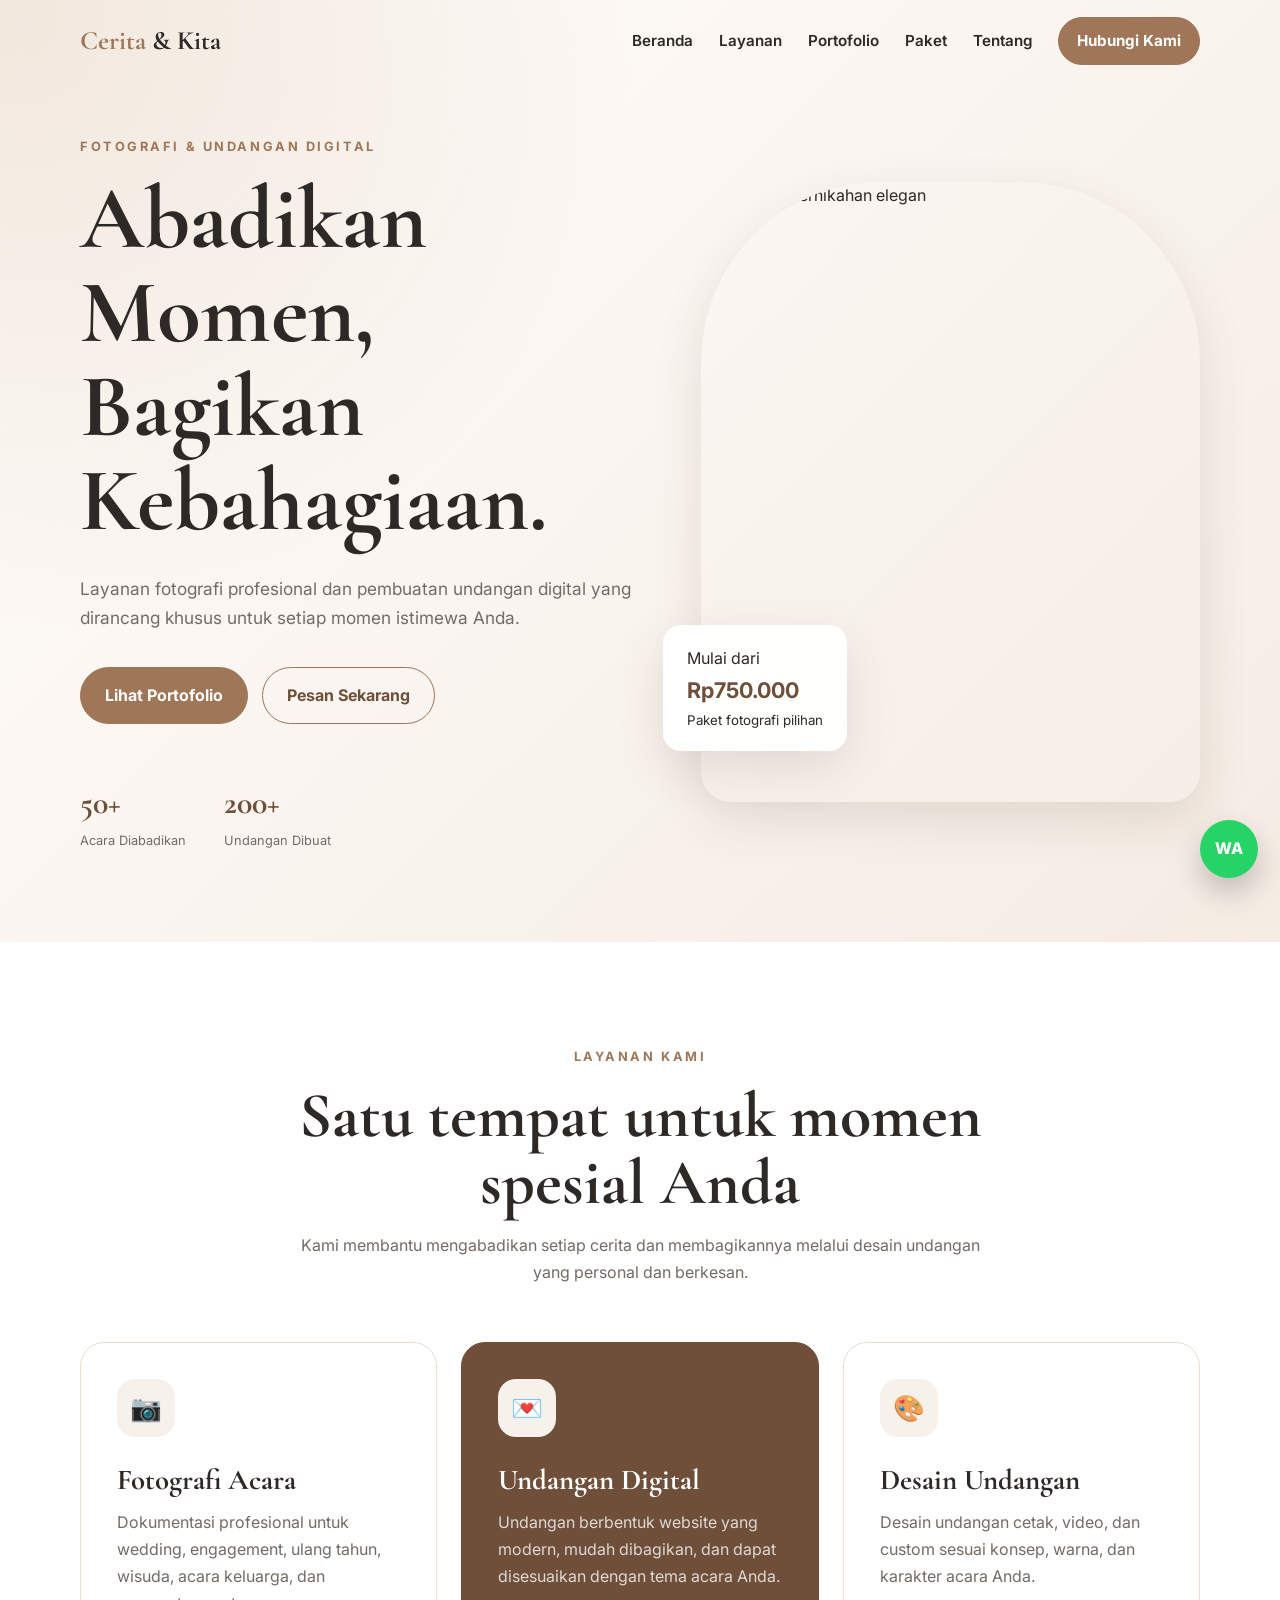
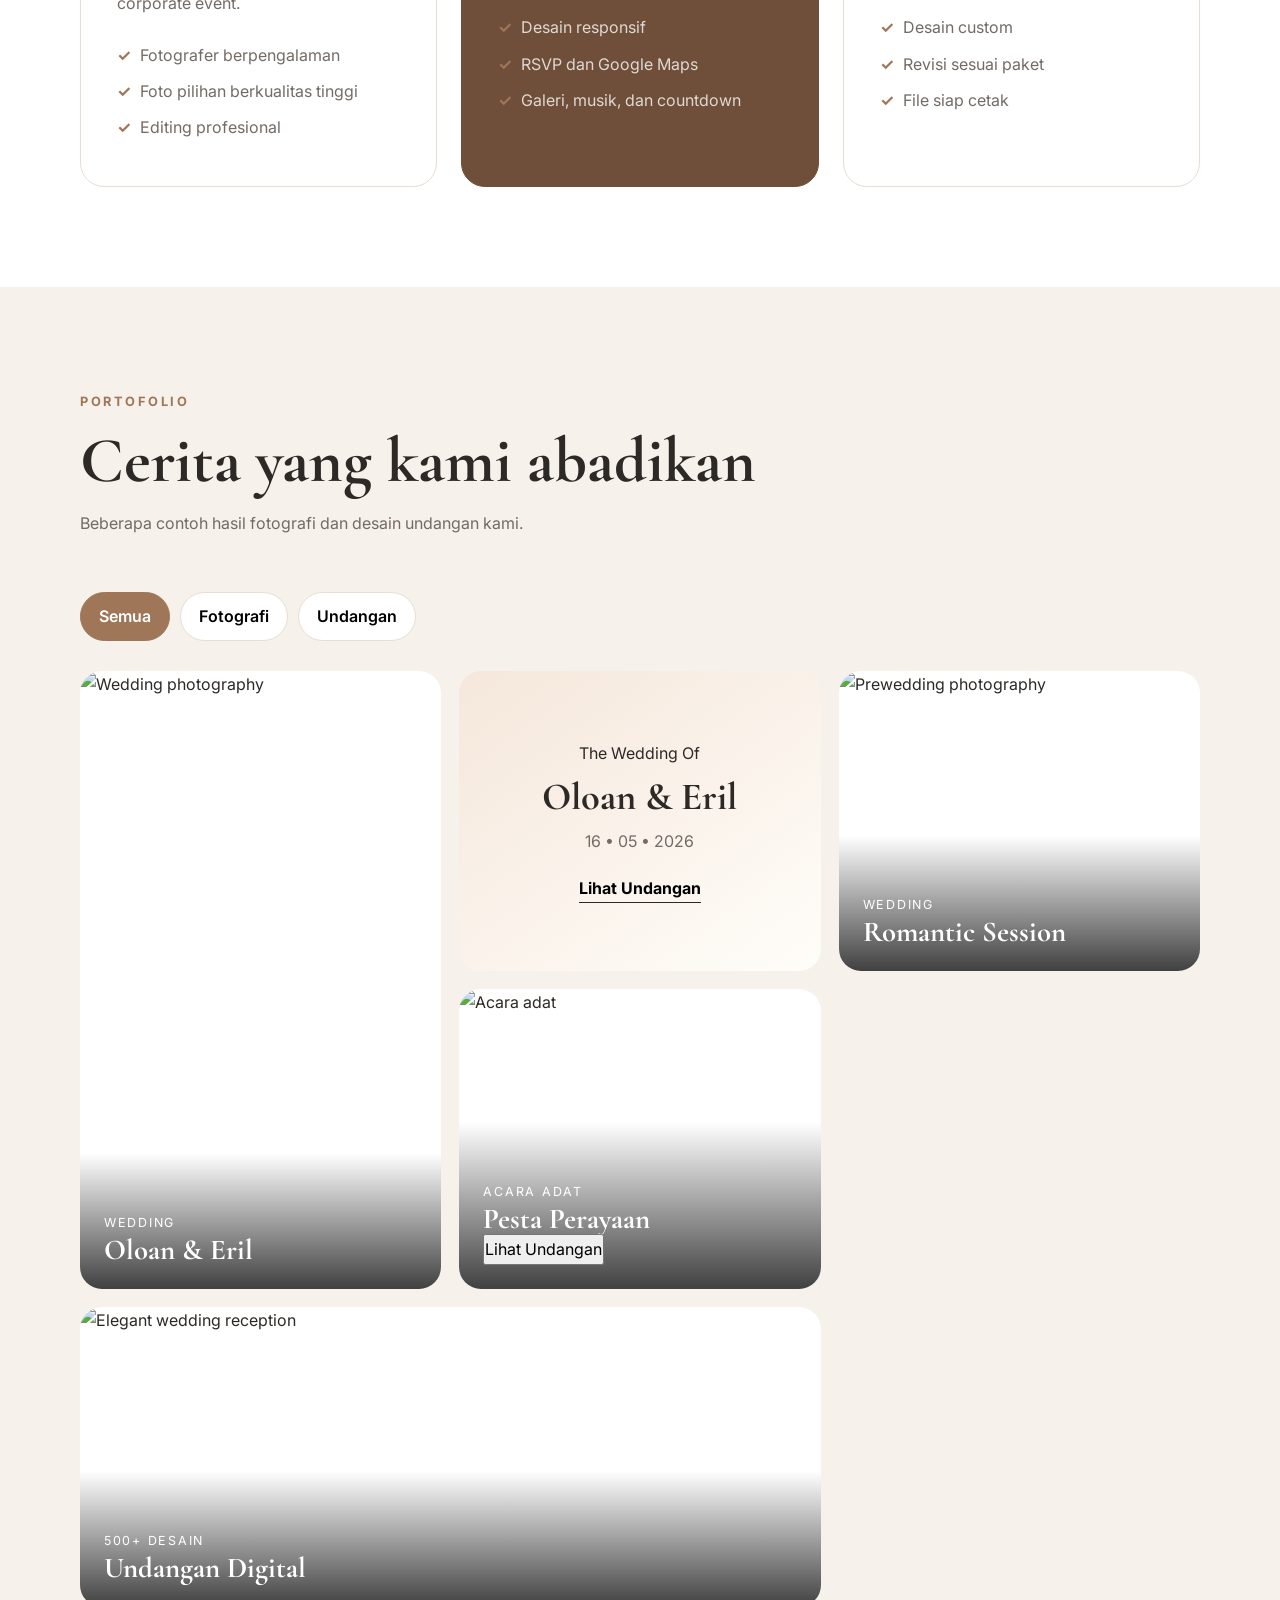
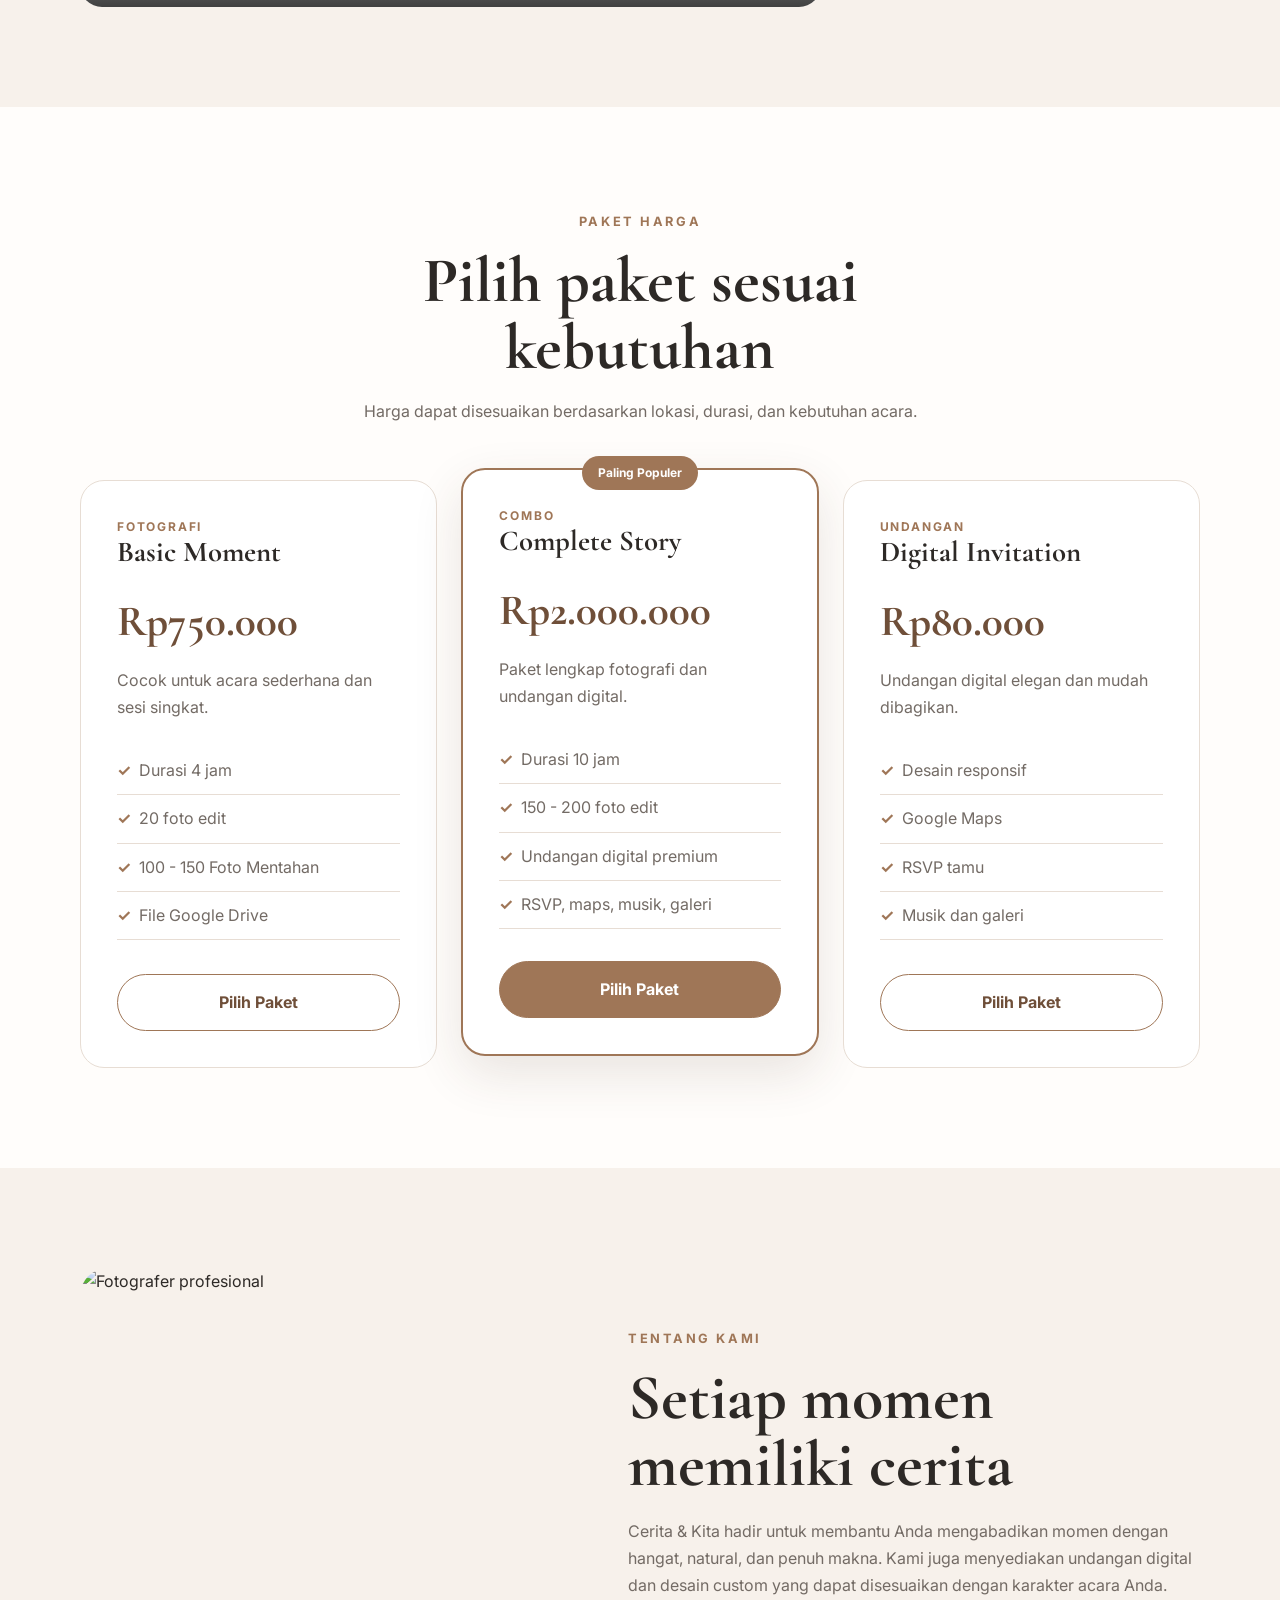
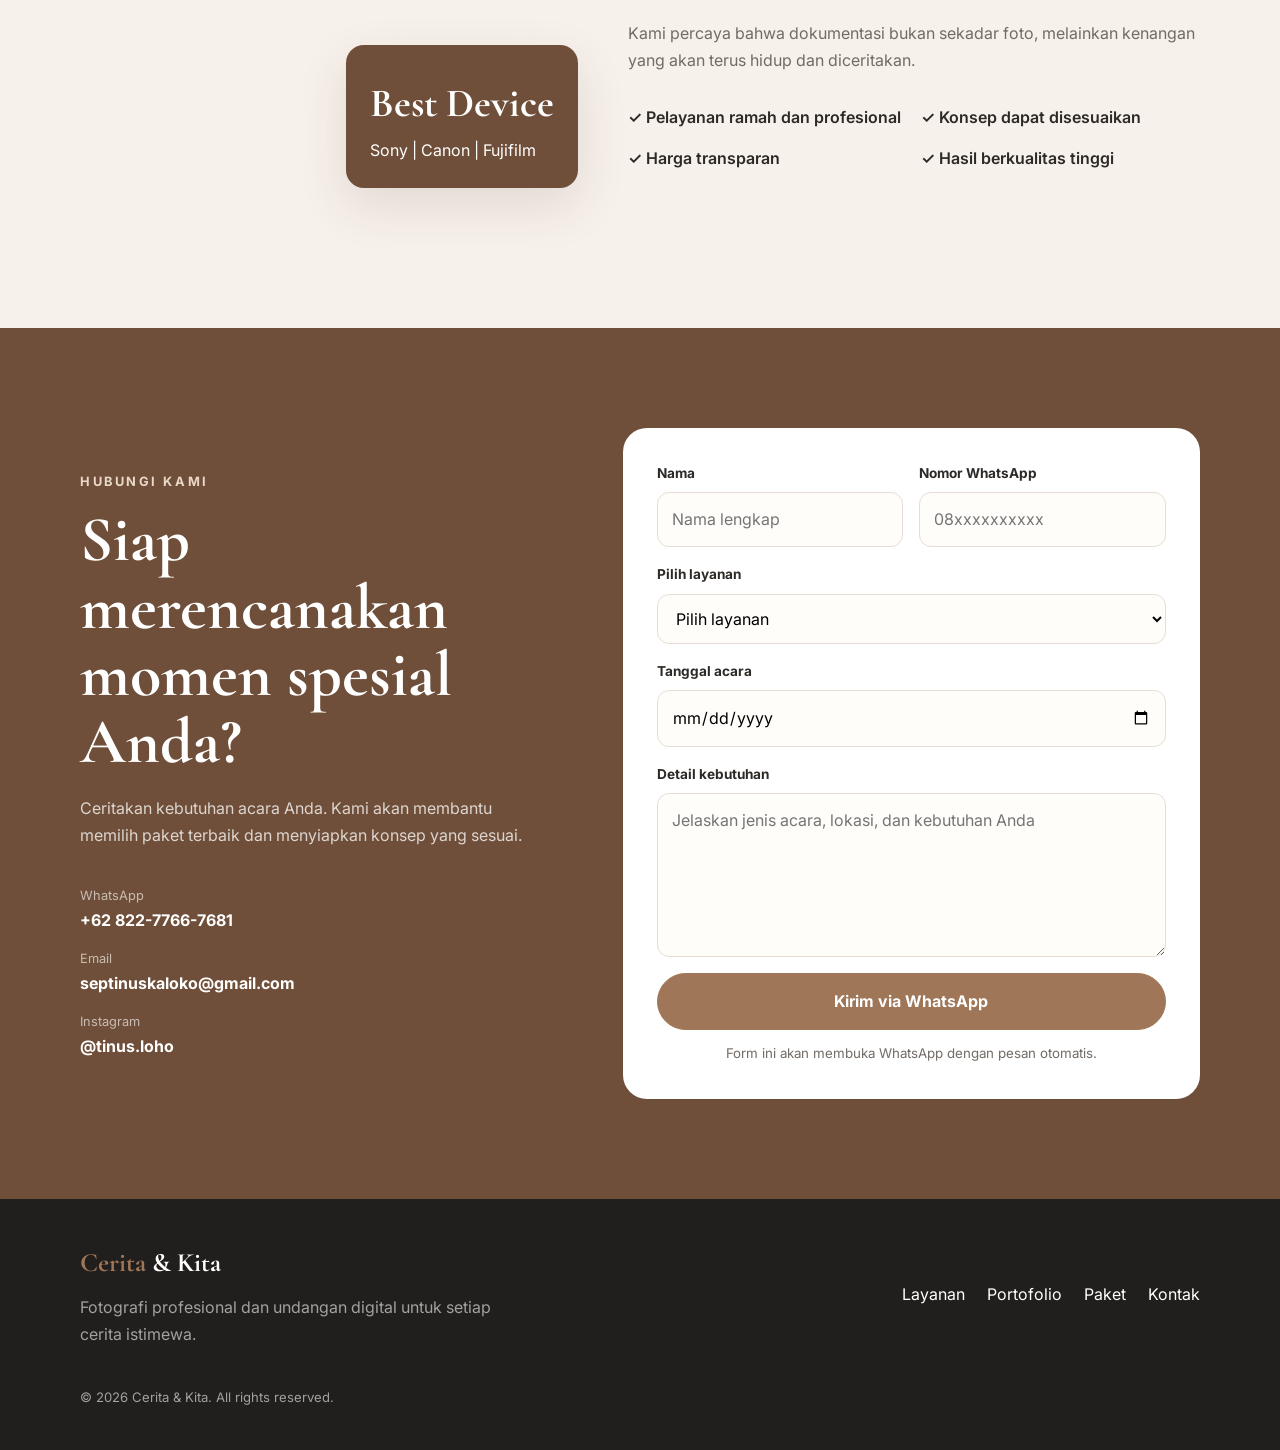
==== index.html @ 607902d7 "Add files via upload" ====
<!DOCTYPE html>
<html lang="id">
<head>
  <meta charset="UTF-8" />
  <meta name="viewport" content="width=device-width, initial-scale=1.0" />
  <meta name="description" content="Jasa fotografi profesional dan pembuatan undangan digital untuk pernikahan, ulang tahun, wisuda, dan acara spesial." />
  <title>Cerita Kita | Fotografi dan Undangan Digital</title>
  <link rel="preconnect" href="https://fonts.googleapis.com">
  <link rel="preconnect" href="https://fonts.gstatic.com" crossorigin>
  <link href="https://fonts.googleapis.com/css2?family=Cormorant+Garamond:wght@500;600;700&family=Inter:wght@400;500;600;700&display=swap" rel="stylesheet">
  <link rel="stylesheet" href="style.css" />
</head>
<body>
  <header class="header" id="home">
    <nav class="navbar container">
      <a href="#home" class="logo">
        <span>Cerita</span> & Kita
      </a>

      <button class="menu-toggle" aria-label="Buka menu" aria-expanded="false">
        <span></span>
        <span></span>
        <span></span>
      </button>

      <div class="nav-links">
        <a href="#home">Beranda</a>
        <a href="#layanan">Layanan</a>
        <a href="#portofolio">Portofolio</a>
        <a href="#paket">Paket</a>
        <a href="#tentang">Tentang</a>
        <a href="#kontak" class="btn btn-small">Hubungi Kami</a>
      </div>
    </nav>

    <section class="hero container">
      <div class="hero-content">
        <span class="eyebrow">Fotografi & Undangan Digital</span>
        <h1>Abadikan Momen, Bagikan Kebahagiaan.</h1>
        <p>
          Layanan fotografi profesional dan pembuatan undangan digital
          yang dirancang khusus untuk setiap momen istimewa Anda.
        </p>

        <div class="hero-actions">
          <a href="#portofolio" class="btn">Lihat Portofolio</a>
          <a href="#kontak" class="btn btn-outline">Pesan Sekarang</a>
        </div>

        <div class="hero-stats">
          <div>
            <strong>50+</strong>
            <span>Acara Diabadikan</span>
          </div>
          <div>
            <strong>200+</strong>
            <span>Undangan Dibuat</span>
          </div>
          <div>
            
          </div>
        </div>
      </div>

      <div class="hero-image">
        <img
          src="https://images.unsplash.com/photo-1519741497674-611481863552?auto=format&fit=crop&w=1200&q=85"
          alt="Fotografi pernikahan elegan"
        />
        <div class="floating-card">
          <span>Mulai dari</span>
          <strong>Rp750.000</strong>
          <small>Paket fotografi pilihan</small>
        </div>
      </div>
    </section>
  </header>

  <main>
    <section class="section services" id="layanan">
      <div class="container">
        <div class="section-heading">
          <span class="eyebrow">Layanan Kami</span>
          <h2>Satu tempat untuk momen spesial Anda</h2>
          <p>
            Kami membantu mengabadikan setiap cerita dan membagikannya
            melalui desain undangan yang personal dan berkesan.
          </p>
        </div>

        <div class="service-grid">
          <article class="service-card">
            <div class="service-icon">📷</div>
            <h3>Fotografi Acara</h3>
            <p>
              Dokumentasi profesional untuk wedding, engagement, ulang tahun,
              wisuda, acara keluarga, dan corporate event.
            </p>
            <ul>
              <li>Fotografer berpengalaman</li>
              <li>Foto pilihan berkualitas tinggi</li>
              <li>Editing profesional</li>
            </ul>
          </article>

          <article class="service-card featured">
            <div class="service-icon">💌</div>
            <h3>Undangan Digital</h3>
            <p>
              Undangan berbentuk website yang modern, mudah dibagikan,
              dan dapat disesuaikan dengan tema acara Anda.
            </p>
            <ul>
              <li>Desain responsif</li>
              <li>RSVP dan Google Maps</li>
              <li>Galeri, musik, dan countdown</li>
            </ul>
          </article>

          <article class="service-card">
            <div class="service-icon">🎨</div>
            <h3>Desain Undangan</h3>
            <p>
              Desain undangan cetak, video, dan custom sesuai konsep,
              warna, dan karakter acara Anda.
            </p>
            <ul>
              <li>Desain custom</li>
              <li>Revisi sesuai paket</li>
              <li>File siap cetak</li>
            </ul>
          </article>
        </div>
      </div>
    </section>

    <section class="section portfolio" id="portofolio">
      <div class="container">
        <div class="section-heading left">
          <span class="eyebrow">Portofolio</span>
          <h2>Cerita yang kami abadikan</h2>
          <p>Beberapa contoh hasil fotografi dan desain undangan kami.</p>
        </div>

        <div class="filter-buttons">
          <button class="filter-btn active" data-filter="all">Semua</button>
          <button class="filter-btn" data-filter="photo">Fotografi</button>
          <button class="filter-btn" data-filter="invitation">Undangan</button>
        </div>

        <div class="portfolio-grid">
          <article class="portfolio-item tall" data-category="photo">
            <img src="DSC02060.jpg.jpeg" alt="Wedding photography" />
            <div class="portfolio-overlay">
              <span>Wedding</span>
              <h3>Oloan & Eril</h3>
            </div>
          </article>

          <article class="portfolio-item" data-category="invitation">
            <div class="invitation-preview invitation-one">
              <span>The Wedding Of</span>
              <h3>Oloan & Eril</h3>
              <p>16 • 05 • 2026</p>
              <button>Lihat Undangan</button>
            </div>
          </article>

          <article class="portfolio-item" data-category="photo">
            <img src="b12.jpg" alt="Prewedding photography" />
            <div class="portfolio-overlay">
              <span>Wedding</span>
              <h3>Romantic Session</h3>
            </div>
          </article>

          <article class="portfolio-item" data-category="invitation">
            <img src="Musisabe_603.JPG" alt="Acara adat" />
            <div class="portfolio-overlay">
              <span>Acara Adat</span>
              <h3>Pesta Perayaan</h3>              
              <button>Lihat Undangan</button>
            </div>
          </article>

          <article class="portfolio-item wide" data-category="photo">
            <img src="Undangan digital.jpg" alt="Elegant wedding reception" />
            <div class="portfolio-overlay">
              <span>500+ desain</span>
              <h3>Undangan Digital</h3>
            </div>
          </article>
        </div>
      </div>
    </section>

    <section class="section pricing" id="paket">
      <div class="container">
        <div class="section-heading">
          <span class="eyebrow">Paket Harga</span>
          <h2>Pilih paket sesuai kebutuhan</h2>
          <p>Harga dapat disesuaikan berdasarkan lokasi, durasi, dan kebutuhan acara.</p>
        </div>

        <div class="pricing-grid">
          <article class="price-card">
            <span class="package-label">Fotografi</span>
            <h3>Basic Moment</h3>
            <div class="price">Rp750.000</div>
            <p>Cocok untuk acara sederhana dan sesi singkat.</p>
            <ul>
              <li>Durasi 4 jam</li>          
              <li>20 foto edit</li>
              <li>100 - 150 Foto Mentahan</li>
              <li>File Google Drive</li>
            </ul>
            <a href="#kontak" class="btn btn-outline full">Pilih Paket</a>
          </article>

          <article class="price-card popular">
            <div class="popular-badge">Paling Populer</div>
            <span class="package-label">Combo</span>
            <h3>Complete Story</h3>
            <div class="price">Rp2.000.000</div>
            <p>Paket lengkap fotografi dan undangan digital.</p>
            <ul>
              <li>Durasi 10 jam</li>              
              <li>150 - 200 foto edit</li>
              <li>Undangan digital premium</li>
              <li>RSVP, maps, musik, galeri</li>
            </ul>
            <a href="#kontak" class="btn full">Pilih Paket</a>
          </article>

          <article class="price-card">
            <span class="package-label">Undangan</span>
            <h3>Digital Invitation</h3>
            <div class="price">Rp80.000</div>
            <p>Undangan digital elegan dan mudah dibagikan.</p>
            <ul>
              <li>Desain responsif</li>
              <li>Google Maps</li>
              <li>RSVP tamu</li>
              <li>Musik dan galeri</li>
            </ul>            
            <a href="https://lokoinvitation.webinvit.id/tema" target="_blank" class="btn btn-outline full">Pilih Paket</a>
          </article>
        </div>
      </div>
    </section>

    <section class="section about" id="tentang">
      <div class="container about-grid">
        <div class="about-images">
          <img class="about-main" src="https://images.unsplash.com/photo-1452780212940-6f5c0d14d848?auto=format&fit=crop&w=1000&q=85" alt="Fotografer profesional" />
          <div class="experience-card">
            <strong>Best Device</strong>
            <span>Sony | Canon | Fujifilm</span>
          </div>
        </div>

        <div class="about-content">
          <span class="eyebrow">Tentang Kami</span>
          <h2>Setiap momen memiliki cerita</h2>
          <p>
            Cerita & Kita hadir untuk membantu Anda mengabadikan momen
            dengan hangat, natural, dan penuh makna. Kami juga menyediakan
            undangan digital dan desain custom yang dapat disesuaikan
            dengan karakter acara Anda.
          </p>
          <p>
            Kami percaya bahwa dokumentasi bukan sekadar foto,
            melainkan kenangan yang akan terus hidup dan diceritakan.
          </p>

          <div class="check-list">
            <span>✓ Pelayanan ramah dan profesional</span>
            <span>✓ Konsep dapat disesuaikan</span>
            <span>✓ Harga transparan</span>
            <span>✓ Hasil berkualitas tinggi</span>
          </div>
        </div>
      </div>
    </section>

    <section class="section contact" id="kontak">
      <div class="container contact-grid">
        <div class="contact-content">
          <span class="eyebrow light">Hubungi Kami</span>
          <h2>Siap merencanakan momen spesial Anda?</h2>
          <p>
            Ceritakan kebutuhan acara Anda. Kami akan membantu memilih
            paket terbaik dan menyiapkan konsep yang sesuai.
          </p>

          <div class="contact-info">
            <a href="https://wa.me/6282277667681" target="_blank">
              <span>WhatsApp</span>
              <strong>+62 822-7766-7681</strong>
            </a>
            <a href="mailto:septinuskaloko@gmail.com">
              <span>Email</span>
              <strong>septinuskaloko@gmail.com</strong>
            </a>
            <a href="https://instagram.com/" target="_blank">
              <span>Instagram</span>
              <strong>@tinus.loho</strong>
            </a>
          </div>
        </div>

        <form class="contact-form" id="contactForm">
          <div class="form-row">
            <div class="form-group">
              <label for="name">Nama</label>
              <input type="text" id="name" placeholder="Nama lengkap" required />
            </div>
            <div class="form-group">
              <label for="phone">Nomor WhatsApp</label>
              <input type="tel" id="phone" placeholder="08xxxxxxxxxx" required />
            </div>
          </div>

          <div class="form-group">
            <label for="service">Pilih layanan</label>
            <select id="service" required>
              <option value="">Pilih layanan</option>
              <option>Fotografi Wedding</option>
              <option>Fotografi Prewedding</option>
              <option>Fotografi Acara</option>
              <option>Undangan Digital</option>
              <option>Desain Undangan</option>
              <option>Paket Combo</option>
            </select>
          </div>

          <div class="form-group">
            <label for="date">Tanggal acara</label>
            <input type="date" id="date" />
          </div>

          <div class="form-group">
            <label for="message">Detail kebutuhan</label>
            <textarea id="message" rows="5" placeholder="Jelaskan jenis acara, lokasi, dan kebutuhan Anda"></textarea>
          </div>

          <button type="submit" class="btn full">Kirim via WhatsApp</button>
          <small>Form ini akan membuka WhatsApp dengan pesan otomatis.</small>
        </form>
      </div>
    </section>
  </main>

  <footer class="footer">
    <div class="container footer-grid">
      <div>
        <a href="#home" class="logo footer-logo"><span>Cerita</span> & Kita</a>
        <p>Fotografi profesional dan undangan digital untuk setiap cerita istimewa.</p>
      </div>

      <div class="footer-links">
        <a href="#layanan">Layanan</a>
        <a href="#portofolio">Portofolio</a>
        <a href="#paket">Paket</a>
        <a href="#kontak">Kontak</a>
      </div>

      <p class="copyright">© <span id="year"></span> Cerita & Kita. All rights reserved.</p>
    </div>
  </footer>

  <a
    class="whatsapp-float"
    href="https://wa.me/6282277667681"
    target="_blank"
    aria-label="Hubungi melalui WhatsApp"
  >
    WA
  </a>

  <script src="script.js"></script>
</body>
</html>
---- style.css ----
/* =========================
   LOKO
========================= */
:root {
  --primary: #9f7657;
  --primary-dark: #6f4f39;
  --accent: #d6b89d;
  --cream: #f7f1eb;
  --light: #fffdfb;
  --dark: #2d2926;
  --muted: #736b65;
  --border: #e7ddd4;
  --white: #ffffff;
  --shadow: 0 18px 50px rgba(73, 51, 35, 0.12);
  --radius: 24px;
}

* {
  box-sizing: border-box;
  margin: 0;
  padding: 0;
}

html {
  scroll-behavior: smooth;
}

body {
  font-family: "Inter", sans-serif;
  color: var(--dark);
  background: var(--light);
  line-height: 1.7;
}

img {
  max-width: 100%;
  display: block;
}

a {
  color: inherit;
  text-decoration: none;
}

button,
input,
select,
textarea {
  font: inherit;
}

button {
  cursor: pointer;
}

.container {
  width: min(1120px, calc(100% - 40px));
  margin-inline: auto;
}

.section {
  padding: 100px 0;
}

.eyebrow {
  display: inline-block;
  color: var(--primary);
  font-size: 0.8rem;
  font-weight: 700;
  letter-spacing: 0.2em;
  text-transform: uppercase;
  margin-bottom: 14px;
}

.eyebrow.light {
  color: #ead9c9;
}

h1,
h2,
h3 {
  font-family: "Cormorant Garamond", serif;
  line-height: 1.05;
}

h1 {
  font-size: clamp(3rem, 7vw, 5.8rem);
}

h2 {
  font-size: clamp(2.4rem, 5vw, 4rem);
}

h3 {
  font-size: 1.8rem;
}

p {
  color: var(--muted);
}

.btn {
  display: inline-flex;
  align-items: center;
  justify-content: center;
  border: 1px solid var(--primary);
  background: var(--primary);
  color: var(--white);
  padding: 14px 24px;
  border-radius: 999px;
  font-weight: 700;
  transition: 0.25s ease;
}

.btn:hover {
  transform: translateY(-2px);
  background: var(--primary-dark);
  border-color: var(--primary-dark);
}

.btn-outline {
  background: transparent;
  color: var(--primary-dark);
}

.btn-outline:hover {
  color: var(--white);
}

.btn-small {
  padding: 10px 18px;
}

.full {
  width: 100%;
}

/* =========================
   HEADER & NAVIGATION
========================= */
.header {
  min-height: 100vh;
  background:
    radial-gradient(circle at top left, rgba(214, 184, 157, 0.32), transparent 40%),
    linear-gradient(135deg, #fffdfb, #f5ece4);
}

.navbar {
  height: 82px;
  display: flex;
  align-items: center;
  justify-content: space-between;
}

.logo {
  font-family: "Cormorant Garamond", serif;
  font-size: 1.65rem;
  font-weight: 700;
}

.logo span {
  color: var(--primary);
}

.nav-links {
  display: flex;
  align-items: center;
  gap: 26px;
  font-size: 0.95rem;
  font-weight: 600;
}

.nav-links a:not(.btn):hover {
  color: var(--primary);
}

.menu-toggle {
  display: none;
  background: none;
  border: 0;
}

.menu-toggle span {
  display: block;
  width: 26px;
  height: 2px;
  margin: 6px 0;
  background: var(--dark);
}

/* =========================
   HERO
========================= */
.hero {
  min-height: calc(100vh - 82px);
  display: grid;
  grid-template-columns: 1.05fr 0.95fr;
  gap: 70px;
  align-items: center;
  padding: 50px 0 90px;
}

.hero-content > p {
  max-width: 620px;
  font-size: 1.08rem;
  margin: 26px 0 34px;
}

.hero-actions {
  display: flex;
  gap: 14px;
  flex-wrap: wrap;
}

.hero-stats {
  display: flex;
  gap: 38px;
  margin-top: 52px;
  flex-wrap: wrap;
}

.hero-stats div {
  display: flex;
  flex-direction: column;
}

.hero-stats strong {
  font-family: "Cormorant Garamond", serif;
  font-size: 2rem;
  color: var(--primary-dark);
}

.hero-stats span {
  font-size: 0.8rem;
  color: var(--muted);
}

.hero-image {
  position: relative;
}

.hero-image img {
  width: 100%;
  height: 620px;
  object-fit: cover;
  border-radius: 180px 180px 30px 30px;
  box-shadow: var(--shadow);
}

.floating-card {
  position: absolute;
  left: -38px;
  bottom: 50px;
  background: rgba(255, 255, 255, 0.94);
  backdrop-filter: blur(12px);
  padding: 20px 24px;
  border-radius: 18px;
  box-shadow: var(--shadow);
  display: flex;
  flex-direction: column;
}

.floating-card strong {
  font-size: 1.35rem;
  color: var(--primary-dark);
}

/* =========================
   SECTION HEADING
========================= */
.section-heading {
  max-width: 700px;
  text-align: center;
  margin: 0 auto 55px;
}

.section-heading.left {
  text-align: left;
  margin-inline: 0;
}

.section-heading p {
  margin-top: 16px;
}

/* =========================
   SERVICES
========================= */
.services {
  background: var(--white);
}

.service-grid {
  display: grid;
  grid-template-columns: repeat(3, 1fr);
  gap: 24px;
}

.service-card {
  padding: 36px;
  border: 1px solid var(--border);
  border-radius: var(--radius);
  background: var(--white);
  transition: 0.25s ease;
}

.service-card:hover {
  transform: translateY(-8px);
  box-shadow: var(--shadow);
}

.service-card.featured {
  background: var(--primary-dark);
  color: var(--white);
  border-color: var(--primary-dark);
}

.service-card.featured p,
.service-card.featured li {
  color: rgba(255,255,255,0.78);
}

.service-icon {
  width: 58px;
  height: 58px;
  display: grid;
  place-items: center;
  background: var(--cream);
  border-radius: 18px;
  font-size: 1.6rem;
  margin-bottom: 28px;
}

.service-card h3 {
  margin-bottom: 14px;
}

.service-card ul {
  list-style: none;
  margin-top: 24px;
}

.service-card li {
  color: var(--muted);
  margin: 9px 0;
}

.service-card li::before {
  content: "✓";
  color: var(--primary);
  font-weight: 700;
  margin-right: 9px;
}

/* =========================
   PORTFOLIO
========================= */
.portfolio {
  background: var(--cream);
}

.filter-buttons {
  display: flex;
  gap: 10px;
  margin-bottom: 30px;
  flex-wrap: wrap;
}

.filter-btn {
  border: 1px solid var(--border);
  background: var(--white);
  padding: 10px 18px;
  border-radius: 999px;
  font-weight: 600;
}

.filter-btn.active,
.filter-btn:hover {
  background: var(--primary);
  color: var(--white);
  border-color: var(--primary);
}

.portfolio-grid {
  display: grid;
  grid-template-columns: repeat(3, 1fr);
  grid-auto-rows: 300px;
  gap: 18px;
}

.portfolio-item {
  position: relative;
  overflow: hidden;
  border-radius: 22px;
  background: var(--white);
}

.portfolio-item.tall {
  grid-row: span 2;
}

.portfolio-item.wide {
  grid-column: span 2;
}

.portfolio-item img {
  width: 100%;
  height: 100%;
  object-fit: cover;
  transition: 0.4s ease;
}

.portfolio-item:hover img {
  transform: scale(1.05);
}

.portfolio-overlay {
  position: absolute;
  inset: auto 0 0 0;
  padding: 55px 24px 24px;
  color: var(--white);
  background: linear-gradient(transparent, rgba(0,0,0,0.75));
}

.portfolio-overlay span {
  font-size: 0.78rem;
  text-transform: uppercase;
  letter-spacing: 0.14em;
}

.invitation-preview {
  width: 100%;
  height: 100%;
  padding: 28px;
  display: flex;
  align-items: center;
  justify-content: center;
  flex-direction: column;
  text-align: center;
}

.invitation-one {
  background: linear-gradient(145deg, #f5e7db, #fffdf9);
}

.invitation-two {
  background: linear-gradient(145deg, #d7d1ef, #fff);
}

.invitation-preview h3 {
  font-size: 2.4rem;
  margin: 10px 0;
}

.invitation-preview button {
  margin-top: 20px;
  border: 0;
  border-bottom: 1px solid var(--dark);
  background: transparent;
  font-weight: 700;
}

/* =========================
   PRICING
========================= */
.pricing-grid {
  display: grid;
  grid-template-columns: repeat(3, 1fr);
  gap: 24px;
  align-items: stretch;
}

.price-card {
  position: relative;
  padding: 36px;
  border: 1px solid var(--border);
  border-radius: var(--radius);
  background: var(--white);
  display: flex;
  flex-direction: column;
}

.price-card.popular {
  border: 2px solid var(--primary);
  transform: translateY(-12px);
  box-shadow: var(--shadow);
}

.popular-badge {
  position: absolute;
  top: -14px;
  left: 50%;
  transform: translateX(-50%);
  background: var(--primary);
  color: var(--white);
  border-radius: 999px;
  padding: 7px 16px;
  font-size: 0.75rem;
  font-weight: 700;
}

.package-label {
  font-size: 0.75rem;
  color: var(--primary);
  font-weight: 700;
  text-transform: uppercase;
  letter-spacing: 0.15em;
}

.price {
  font-family: "Cormorant Garamond", serif;
  font-size: 2.7rem;
  font-weight: 700;
  color: var(--primary-dark);
  margin: 18px 0 8px;
}

.price-card ul {
  list-style: none;
  margin: 26px 0 32px;
  flex-grow: 1;
}

.price-card li {
  padding: 10px 0;
  border-bottom: 1px solid var(--border);
  color: var(--muted);
}

.price-card li::before {
  content: "✓";
  color: var(--primary);
  margin-right: 8px;
  font-weight: 700;
}

/* =========================
   ABOUT
========================= */
.about {
  background: var(--cream);
}

.about-grid {
  display: grid;
  grid-template-columns: 0.9fr 1.1fr;
  align-items: center;
  gap: 80px;
}

.about-images {
  position: relative;
}

.about-main {
  width: 100%;
  height: 560px;
  object-fit: cover;
  border-radius: 28px;
}

.experience-card {
  position: absolute;
  right: -30px;
  bottom: 40px;
  background: var(--primary-dark);
  color: var(--white);
  padding: 24px;
  border-radius: 18px;
  display: flex;
  flex-direction: column;
  box-shadow: var(--shadow);
}

.experience-card strong {
  font-family: "Cormorant Garamond", serif;
  font-size: 2.5rem;
}

.about-content p {
  margin-top: 20px;
}

.check-list {
  display: grid;
  grid-template-columns: repeat(2, 1fr);
  gap: 14px;
  margin-top: 30px;
  font-weight: 600;
}

/* =========================
   CONTACT
========================= */
.contact {
  background: var(--primary-dark);
}

.contact-grid {
  display: grid;
  grid-template-columns: 0.9fr 1.1fr;
  gap: 70px;
  align-items: center;
}

.contact-content h2,
.contact-content p {
  color: var(--white);
}

.contact-content p {
  color: rgba(255,255,255,0.76);
  margin-top: 20px;
}

.contact-info {
  display: grid;
  gap: 14px;
  margin-top: 36px;
}

.contact-info a {
  display: flex;
  flex-direction: column;
  color: var(--white);
}

.contact-info span {
  color: rgba(255,255,255,0.62);
  font-size: 0.8rem;
}

.contact-form {
  background: var(--white);
  padding: 34px;
  border-radius: var(--radius);
}

.form-row {
  display: grid;
  grid-template-columns: 1fr 1fr;
  gap: 16px;
}

.form-group {
  display: flex;
  flex-direction: column;
  margin-bottom: 16px;
}

.form-group label {
  font-size: 0.85rem;
  font-weight: 700;
  margin-bottom: 7px;
}

.form-group input,
.form-group select,
.form-group textarea {
  width: 100%;
  border: 1px solid var(--border);
  background: #fffdfa;
  padding: 13px 14px;
  border-radius: 12px;
  outline: none;
}

.form-group input:focus,
.form-group select:focus,
.form-group textarea:focus {
  border-color: var(--primary);
}

.contact-form small {
  display: block;
  text-align: center;
  margin-top: 12px;
  color: var(--muted);
}

/* =========================
   FOOTER
========================= */
.footer {
  padding: 42px 0;
  background: #211f1d;
  color: var(--white);
}

.footer-grid {
  display: grid;
  grid-template-columns: 1fr auto;
  gap: 30px;
  align-items: center;
}

.footer p {
  color: rgba(255,255,255,0.58);
  max-width: 430px;
  margin-top: 8px;
}

.footer-links {
  display: flex;
  gap: 22px;
}

.copyright {
  grid-column: 1 / -1;
  font-size: 0.82rem;
}

.whatsapp-float {
  position: fixed;
  right: 22px;
  bottom: 22px;
  width: 58px;
  height: 58px;
  border-radius: 50%;
  display: grid;
  place-items: center;
  background: #25d366;
  color: var(--white);
  font-weight: 800;
  box-shadow: 0 14px 30px rgba(0,0,0,0.22);
  z-index: 20;
}

/* =========================
   RESPONSIVE
========================= */
@media (max-width: 900px) {
  .menu-toggle {
    display: block;
    z-index: 30;
  }

  .nav-links {
    position: fixed;
    inset: 0 0 0 25%;
    background: rgba(255, 253, 251, 0.98);
    flex-direction: column;
    align-items: flex-start;
    justify-content: center;
    padding: 40px;
    transform: translateX(100%);
    transition: 0.3s ease;
    z-index: 25;
  }

  .nav-links.open {
    transform: translateX(0);
  }

  .hero,
  .about-grid,
  .contact-grid {
    grid-template-columns: 1fr;
  }

  .hero {
    padding-top: 40px;
  }

  .hero-image img {
    height: 520px;
  }

  .service-grid,
  .pricing-grid {
    grid-template-columns: 1fr;
  }

  .price-card.popular {
    transform: none;
  }

  .portfolio-grid {
    grid-template-columns: repeat(2, 1fr);
  }

  .portfolio-item.wide {
    grid-column: span 1;
  }

  .about-grid {
    gap: 50px;
  }
}

@media (max-width: 620px) {
  .section {
    padding: 74px 0;
  }

  .container {
    width: min(100% - 28px, 1120px);
  }

  .hero-stats {
    gap: 22px;
  }

  .hero-image img {
    height: 430px;
    border-radius: 120px 120px 24px 24px;
  }

  .floating-card {
    left: 10px;
    bottom: 20px;
  }

  .portfolio-grid {
    grid-template-columns: 1fr;
    grid-auto-rows: 340px;
  }

  .portfolio-item.tall {
    grid-row: span 1;
  }

  .form-row,
  .check-list,
  .footer-grid {
    grid-template-columns: 1fr;
  }

  .contact-form,
  .service-card,
  .price-card {
    padding: 26px;
  }

  .footer-links {
    flex-wrap: wrap;
  }

  .experience-card {
    right: 12px;
  }
}
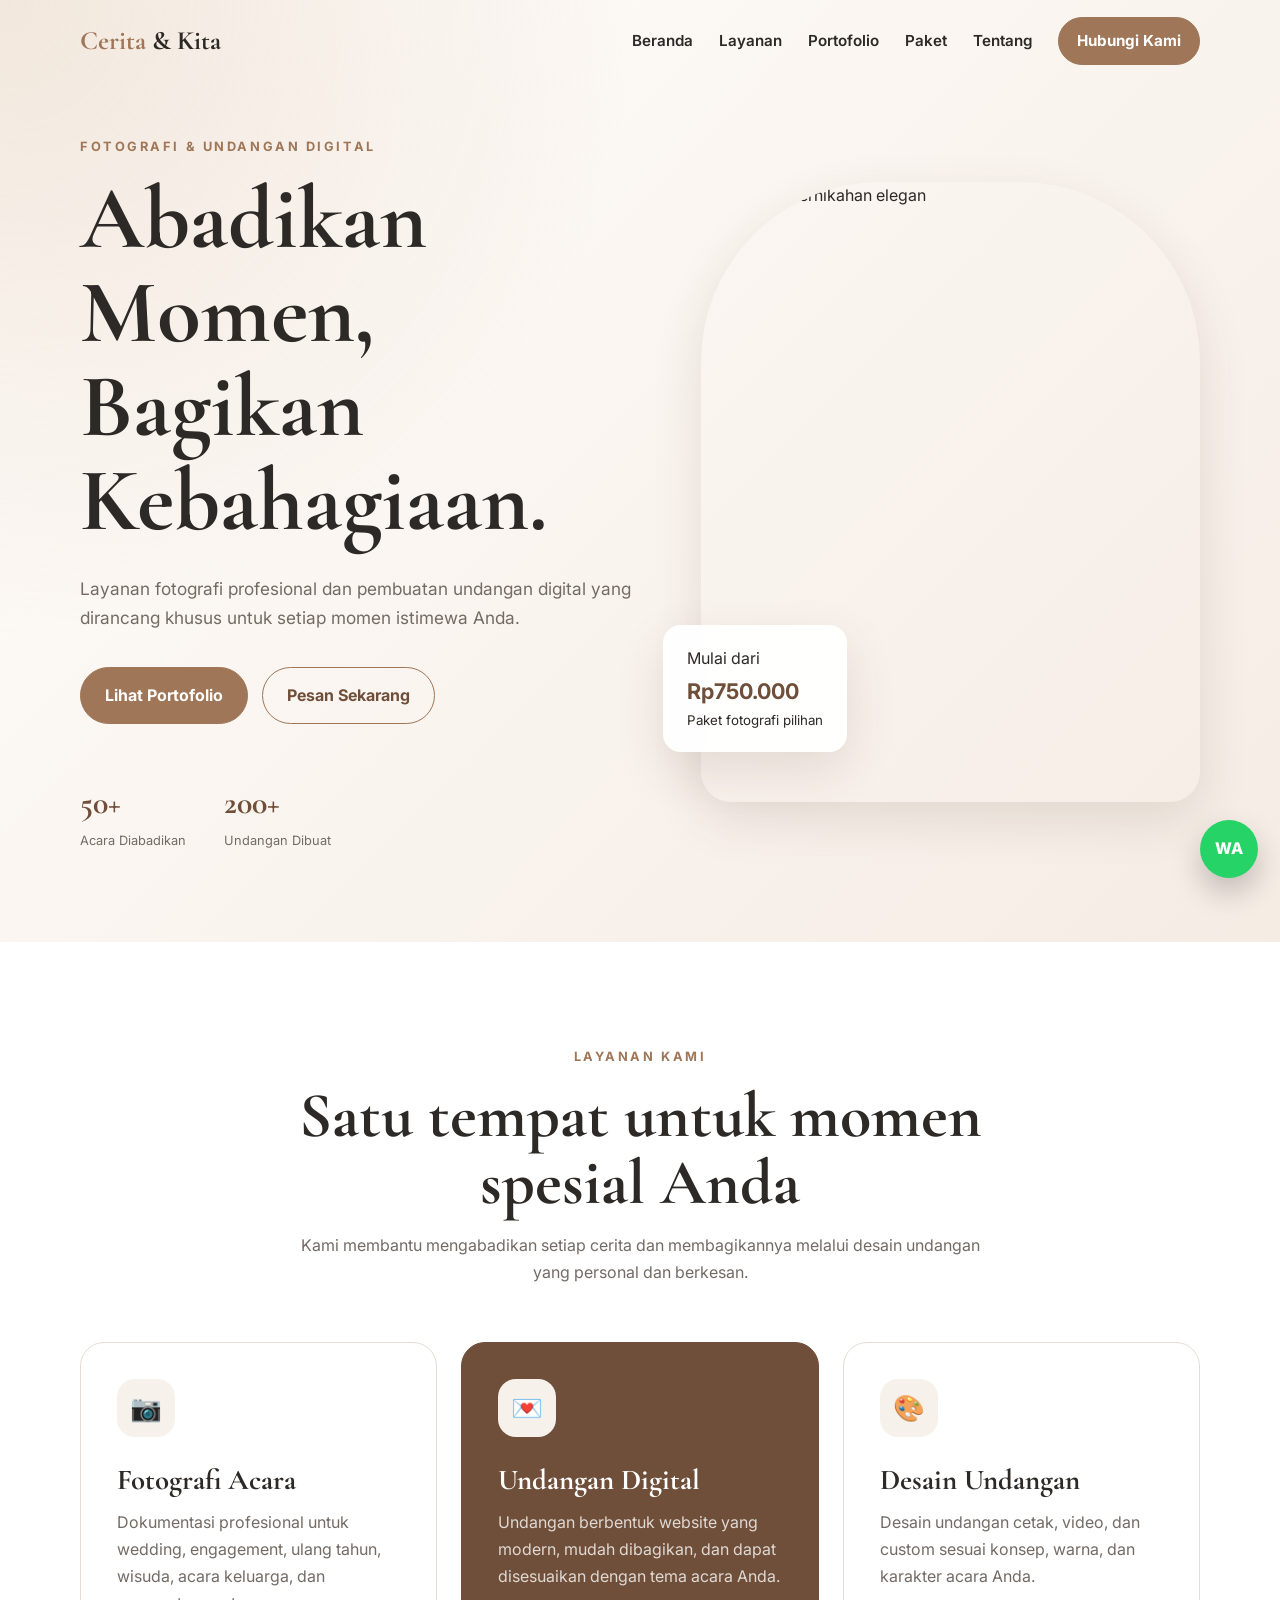
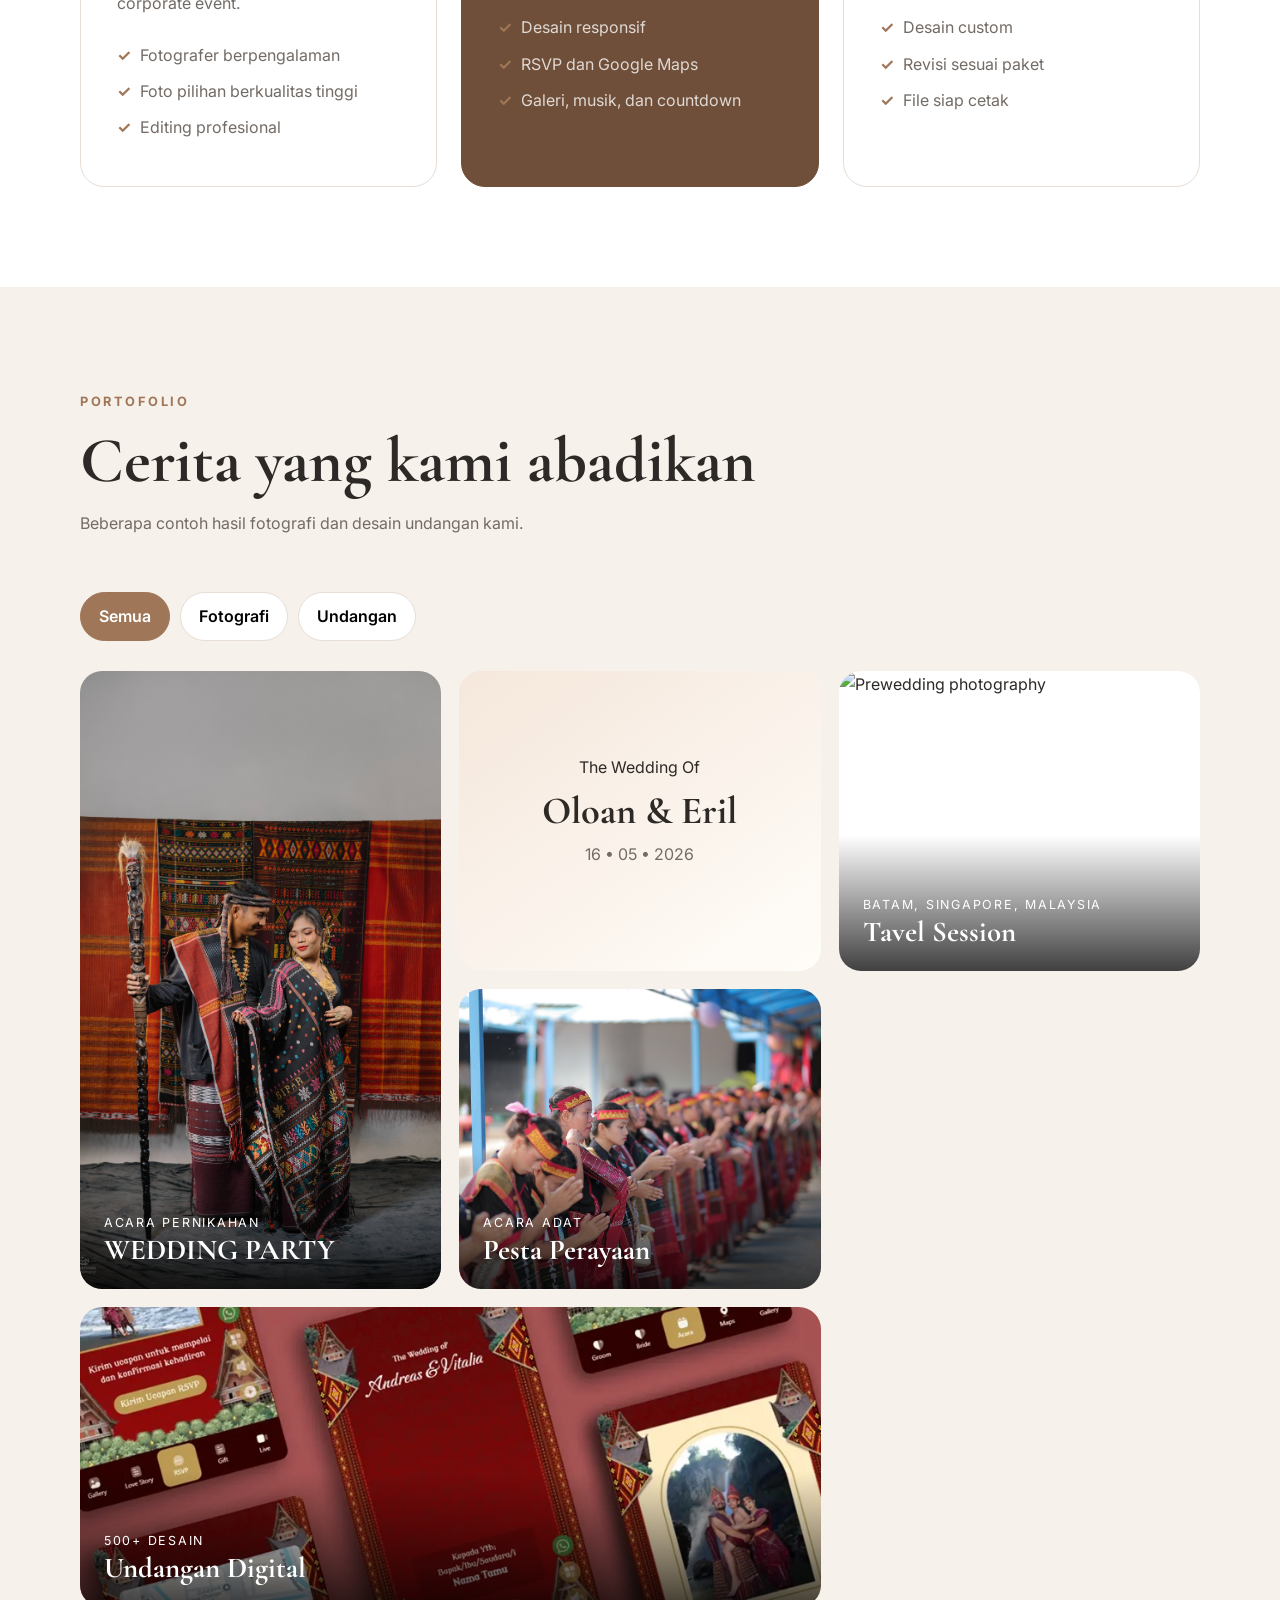
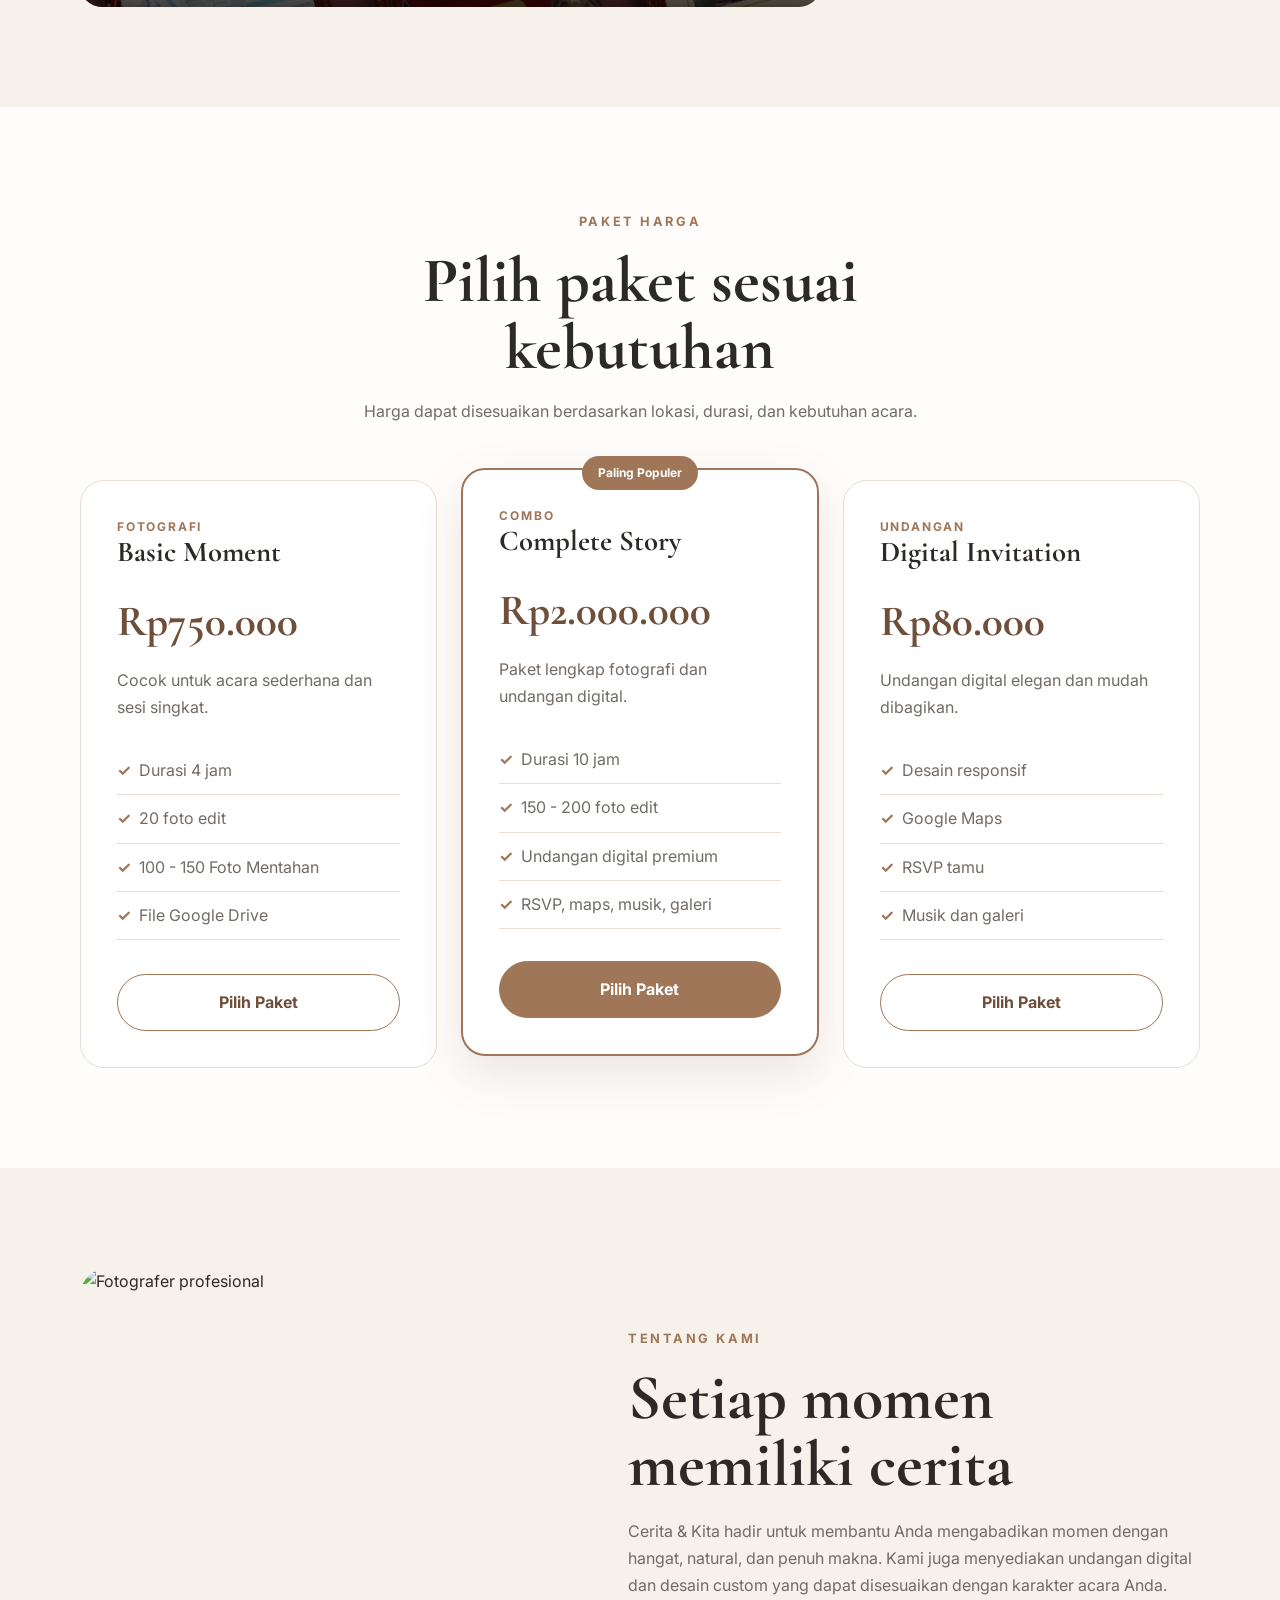
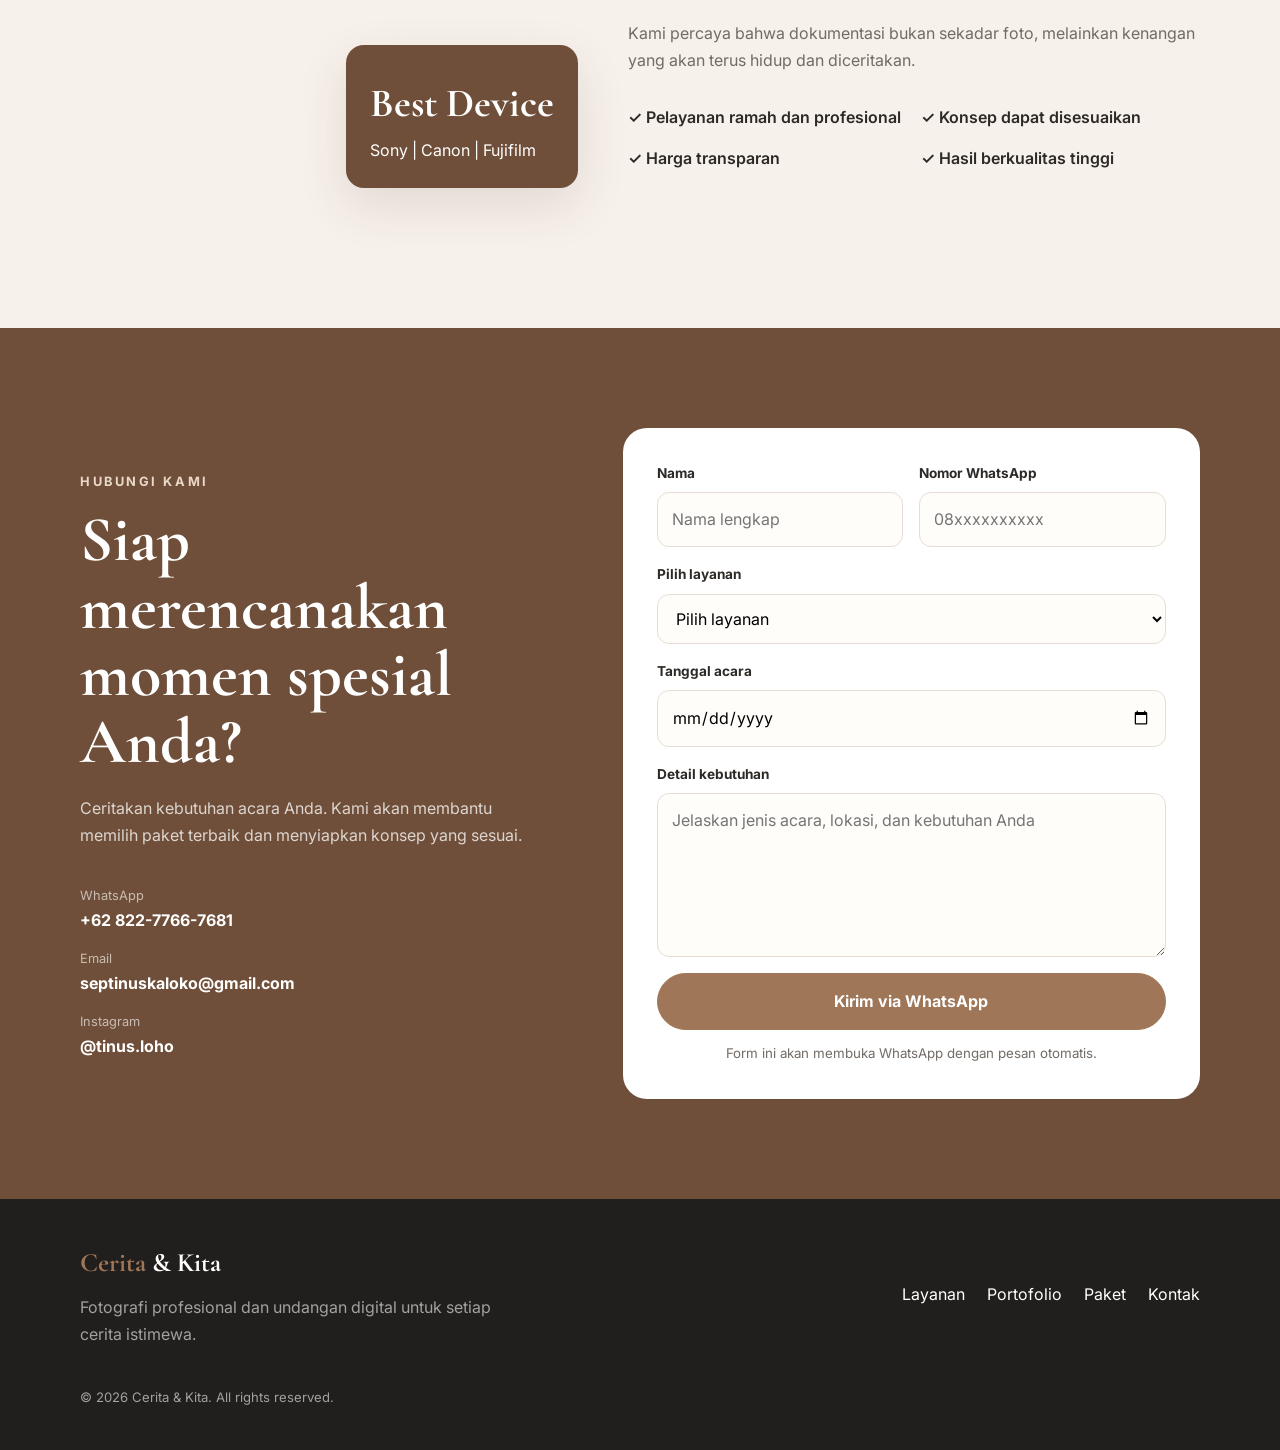
==== commit 5358ef99: "Add files via upload" ====
--- a/index.html
+++ b/index.html
@@ -152,8 +152,8 @@
           <article class="portfolio-item tall" data-category="photo">
             <img src="DSC02060.jpg.jpeg" alt="Wedding photography" />
             <div class="portfolio-overlay">
-              <span>Wedding</span>
-              <h3>Oloan & Eril</h3>
+              <span>Acara Pernikahan</span>
+              <h3>WEDDING PARTY</h3>
             </div>
           </article>
 
@@ -162,15 +162,15 @@
               <span>The Wedding Of</span>
               <h3>Oloan & Eril</h3>
               <p>16 • 05 • 2026</p>
-              <button>Lihat Undangan</button>
+              <button></button>
             </div>
           </article>
 
           <article class="portfolio-item" data-category="photo">
-            <img src="b12.jpg" alt="Prewedding photography" />
+            <img src="liburan.jpg" alt="Prewedding photography" />
             <div class="portfolio-overlay">
-              <span>Wedding</span>
-              <h3>Romantic Session</h3>
+              <span>Batam, Singapore, Malaysia</span>
+              <h3>Tavel Session</h3>
             </div>
           </article>
 
@@ -179,7 +179,7 @@
             <div class="portfolio-overlay">
               <span>Acara Adat</span>
               <h3>Pesta Perayaan</h3>              
-              <button>Lihat Undangan</button>
+              
             </div>
           </article>
 
@@ -187,7 +187,9 @@
             <img src="Undangan digital.jpg" alt="Elegant wedding reception" />
             <div class="portfolio-overlay">
               <span>500+ desain</span>
-              <h3>Undangan Digital</h3>
+              <a href="https://lokoinvitation.webinvit.id/tema" target="_blank">
+                <h3>Undangan Digital</h3>
+              </a>
             </div>
           </article>
         </div>
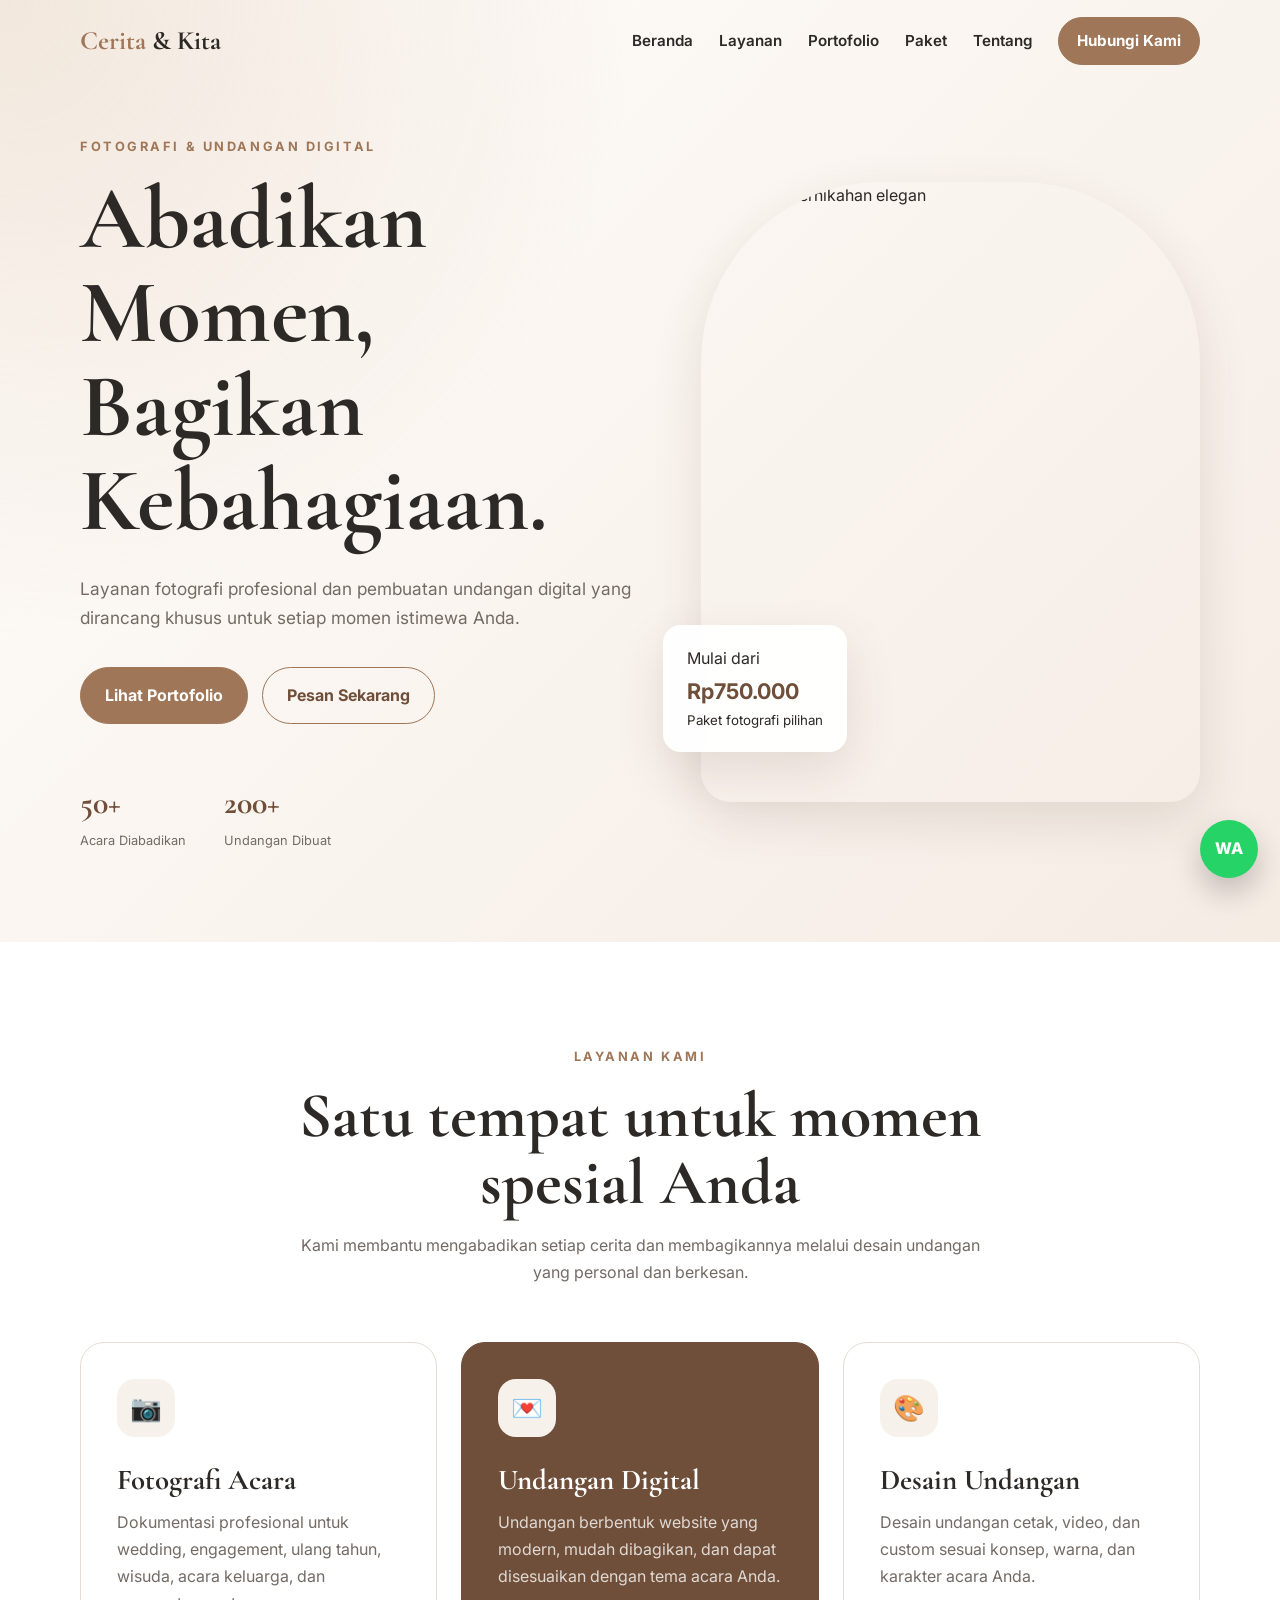
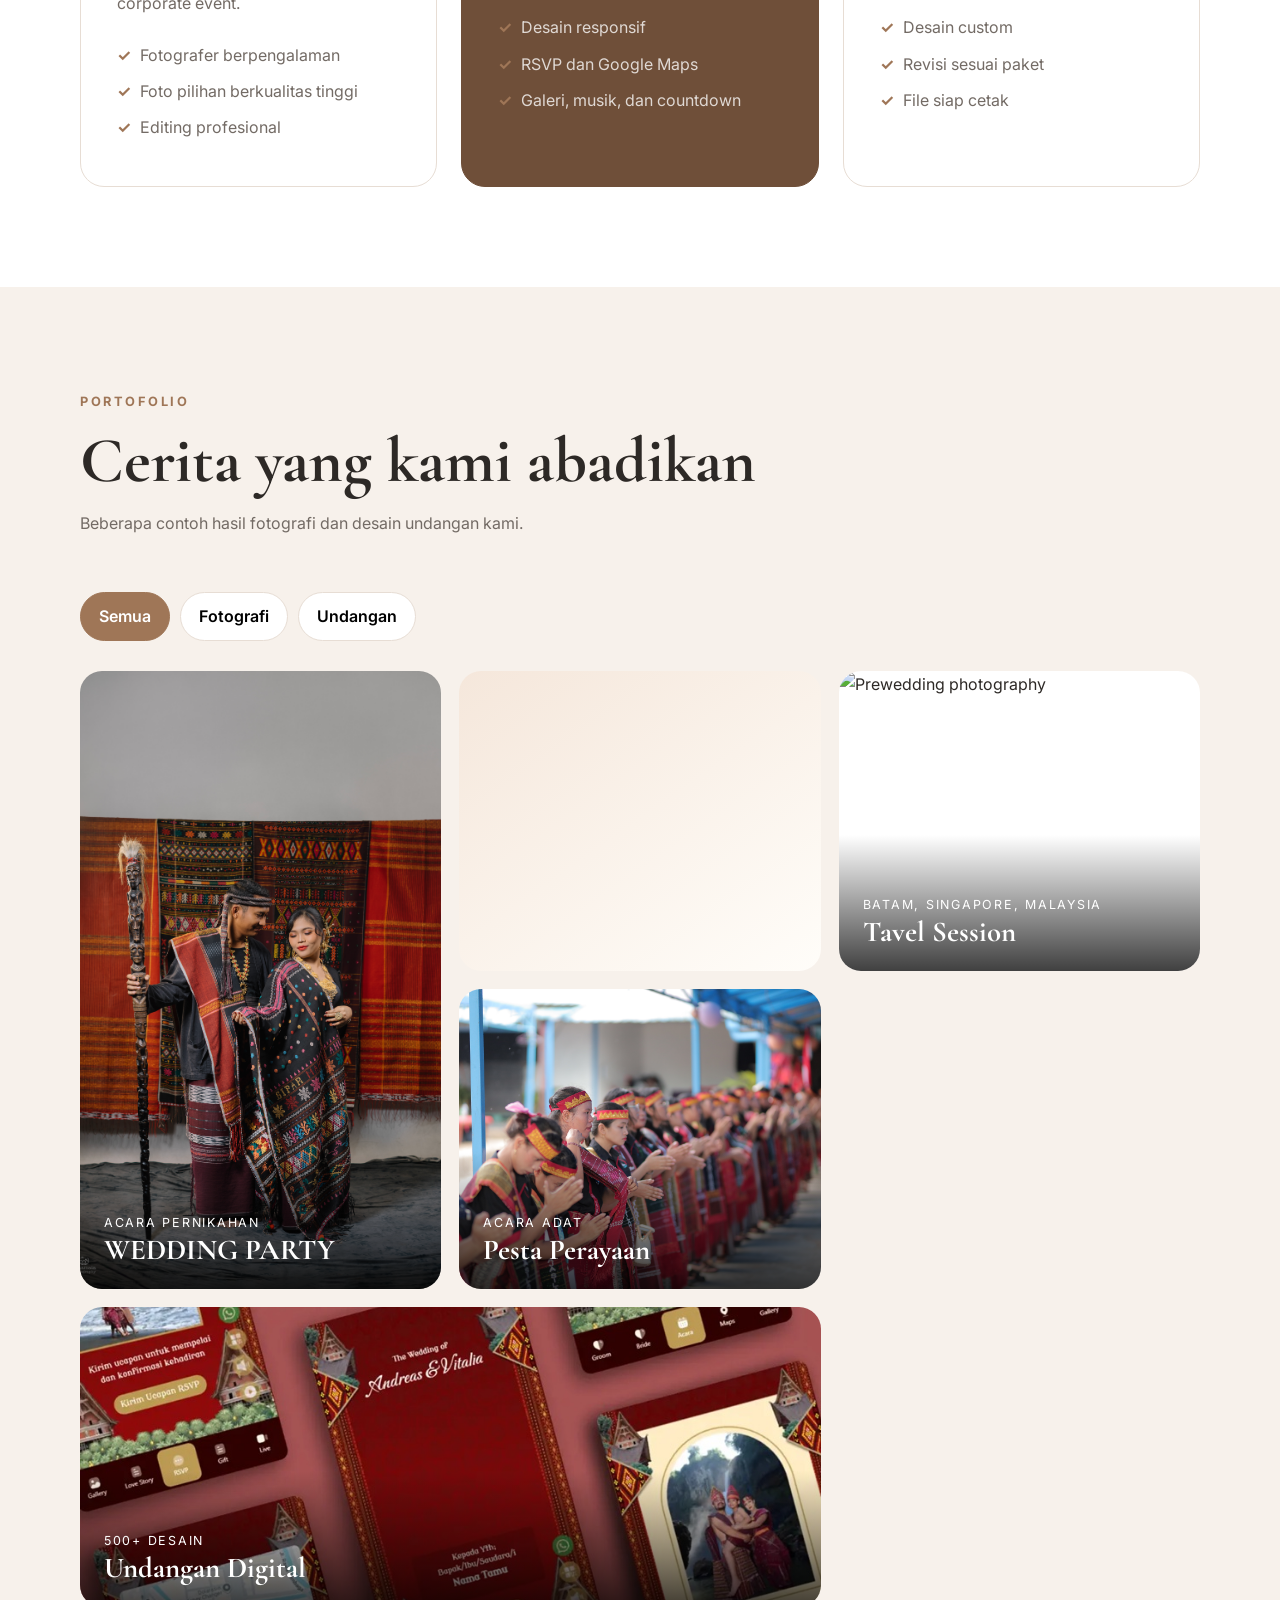
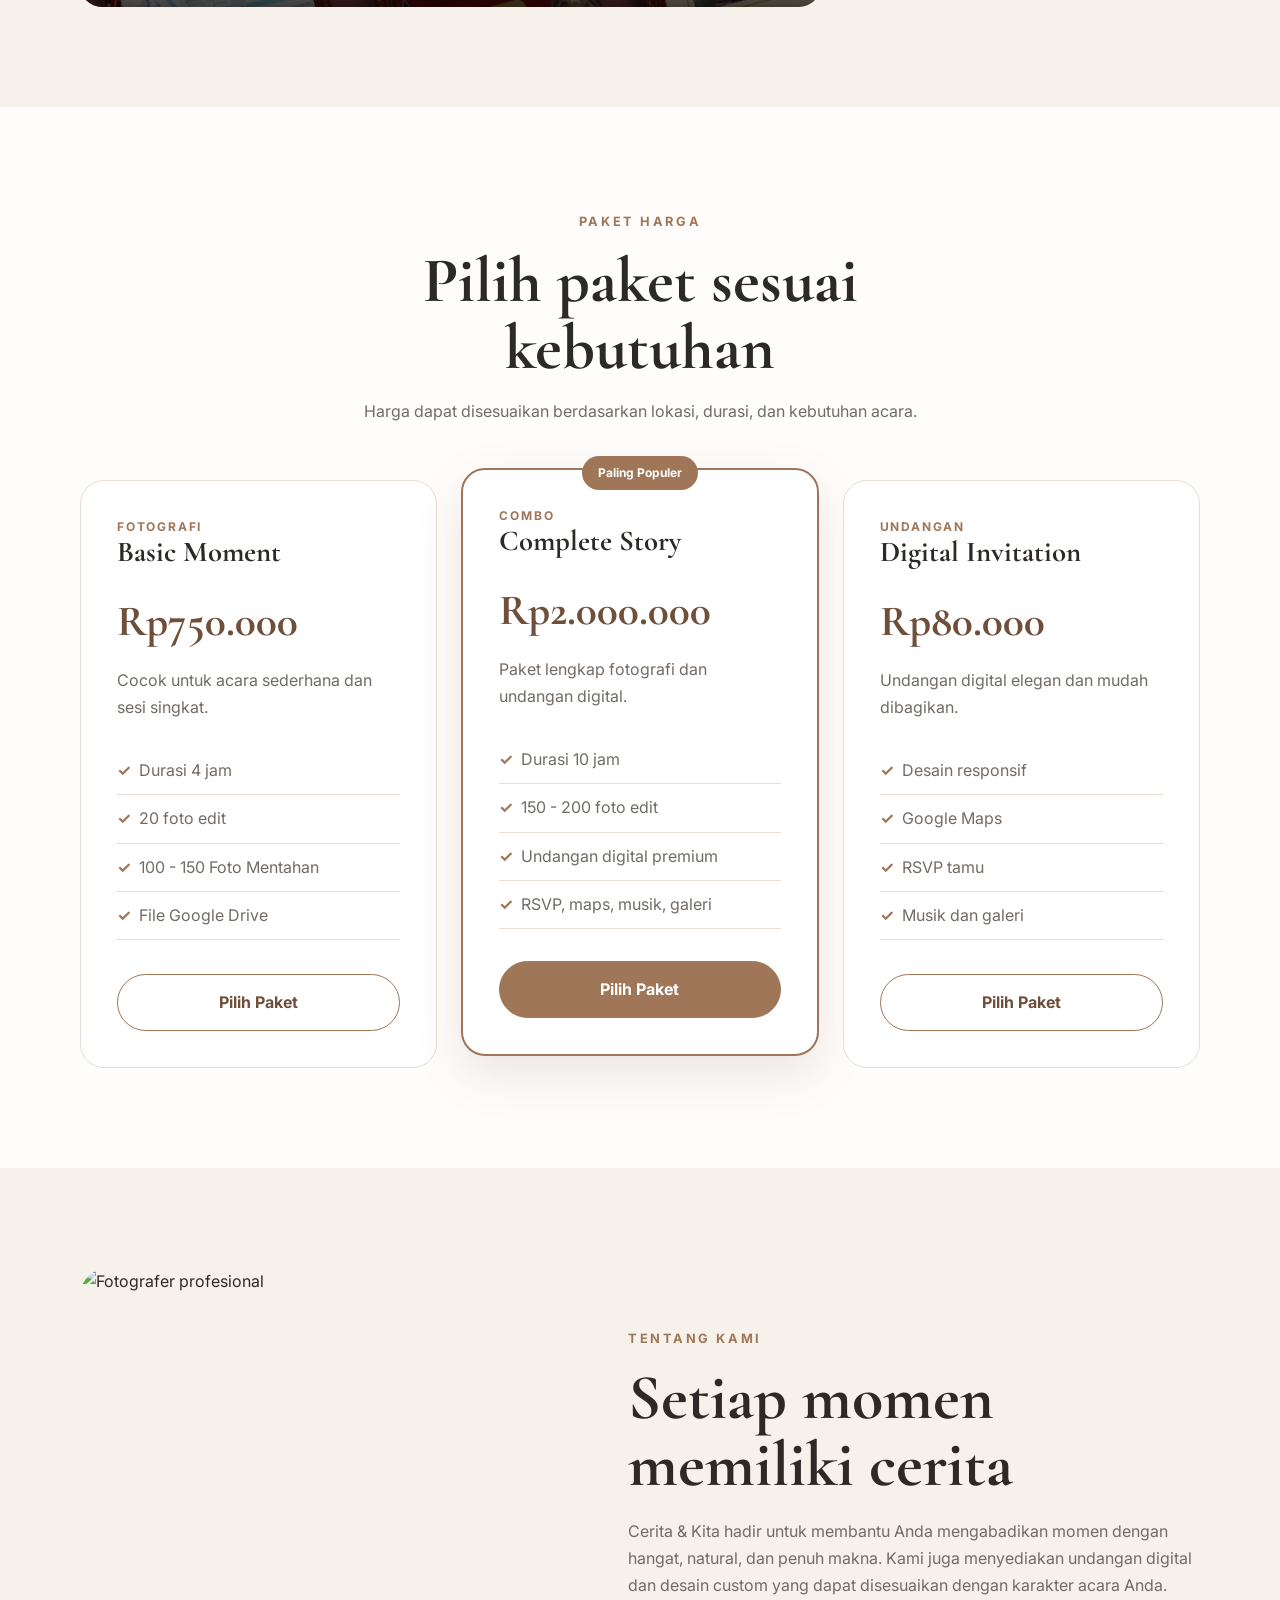
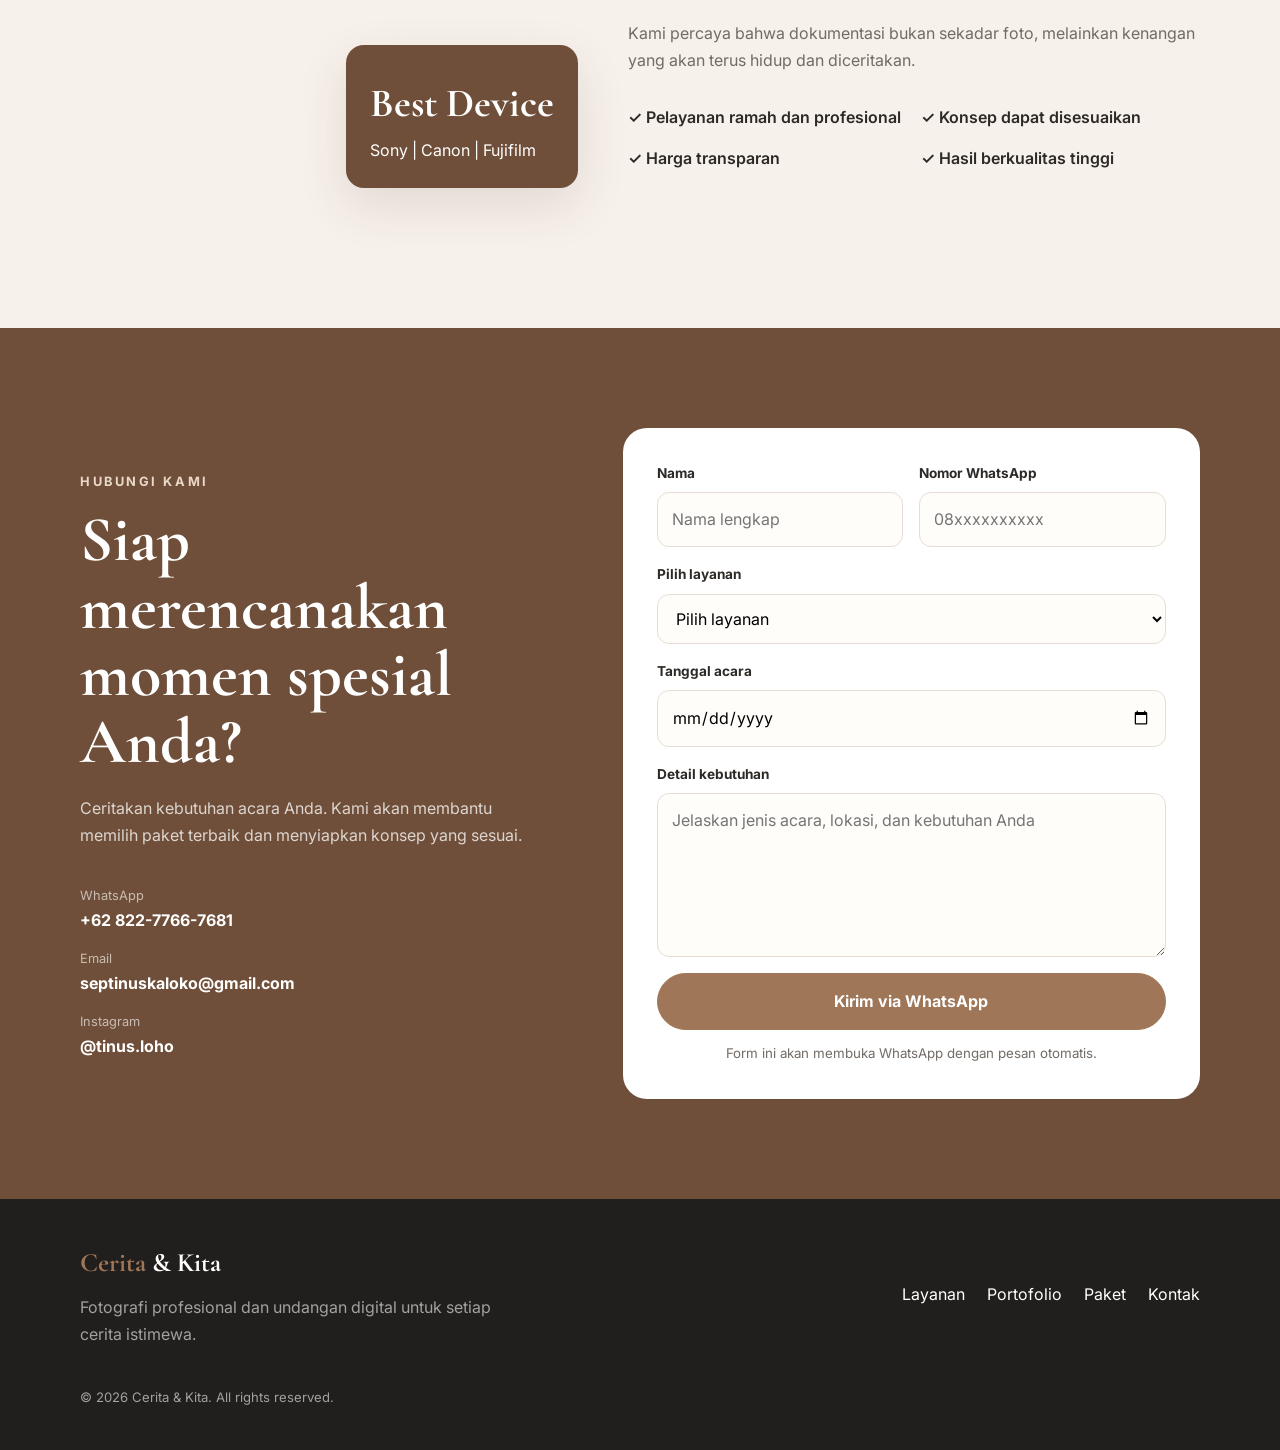
==== commit 3f7f2b91: "Remove wedding details from invitation section Removed wedding details from the invitation item." ====
--- a/index.html
+++ b/index.html
@@ -159,9 +159,6 @@
 
           <article class="portfolio-item" data-category="invitation">
             <div class="invitation-preview invitation-one">
-              <span>The Wedding Of</span>
-              <h3>Oloan & Eril</h3>
-              <p>16 • 05 • 2026</p>
               <button></button>
             </div>
           </article>
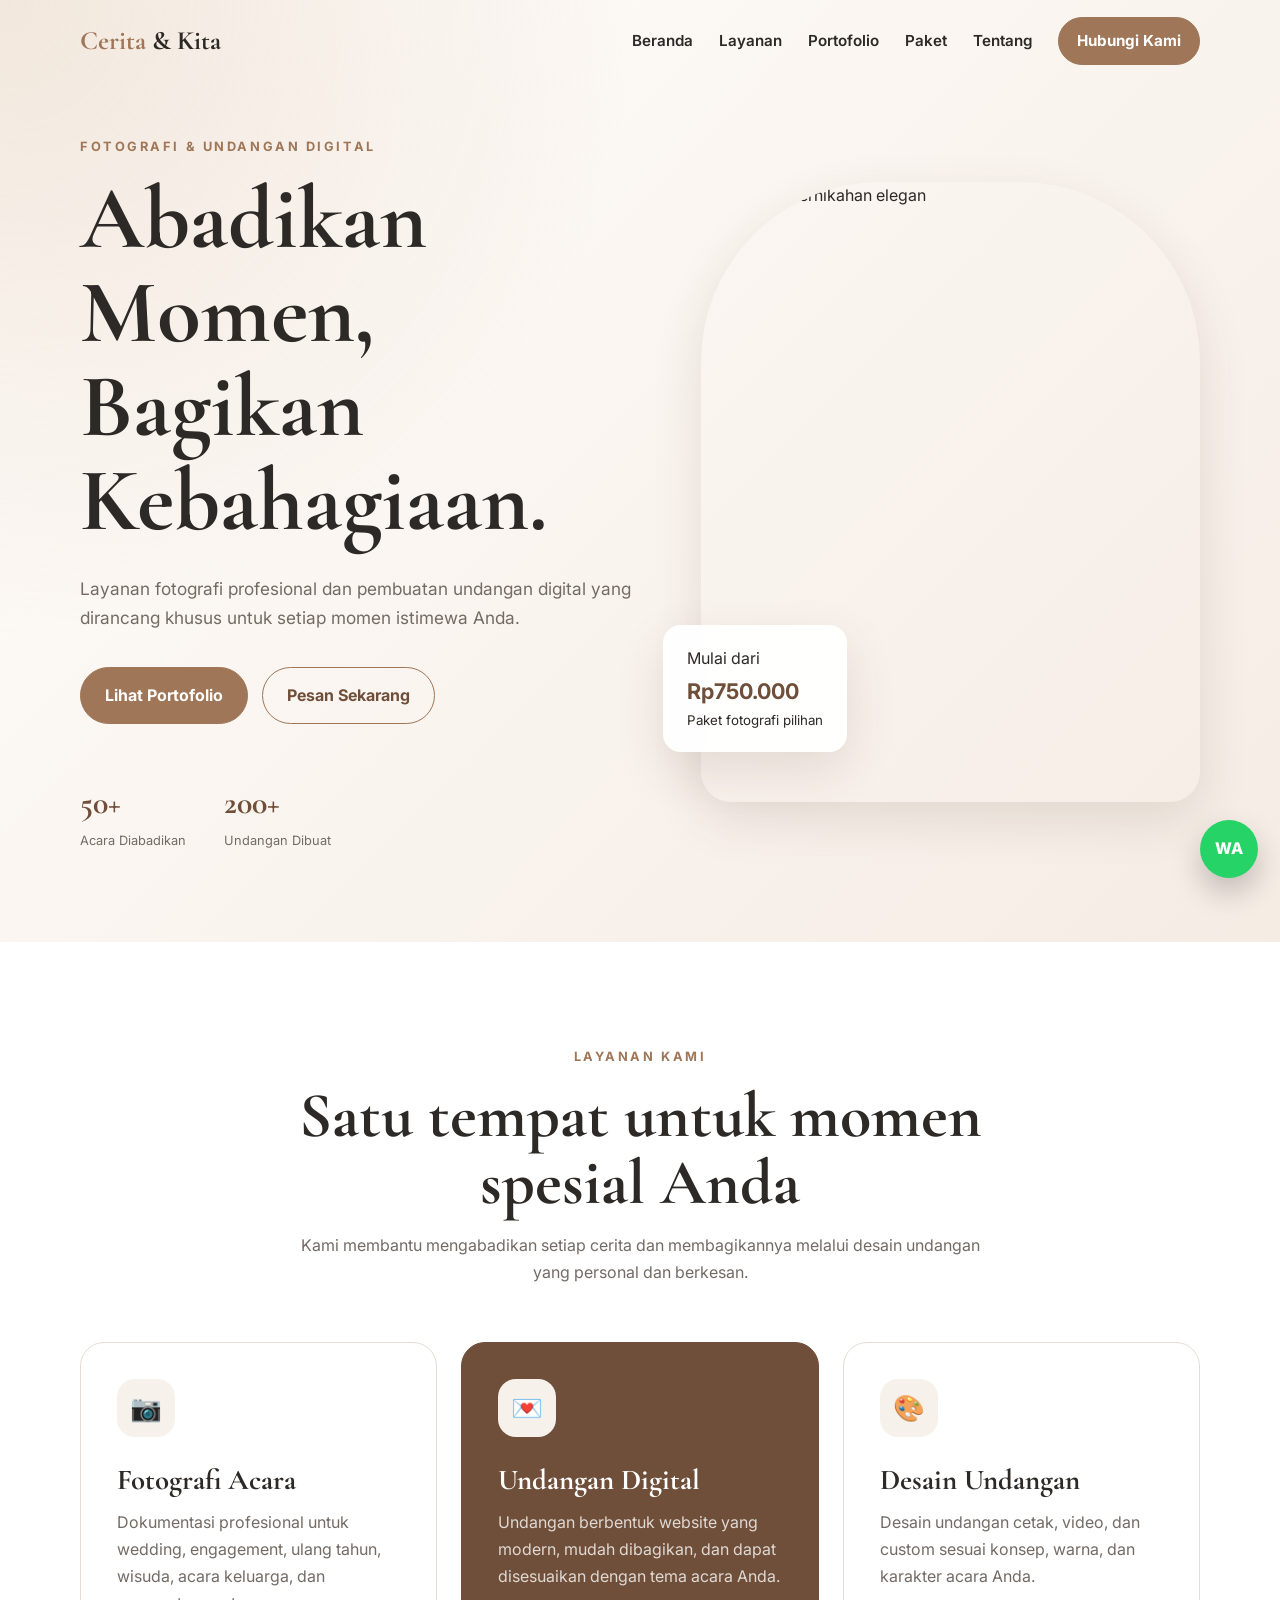
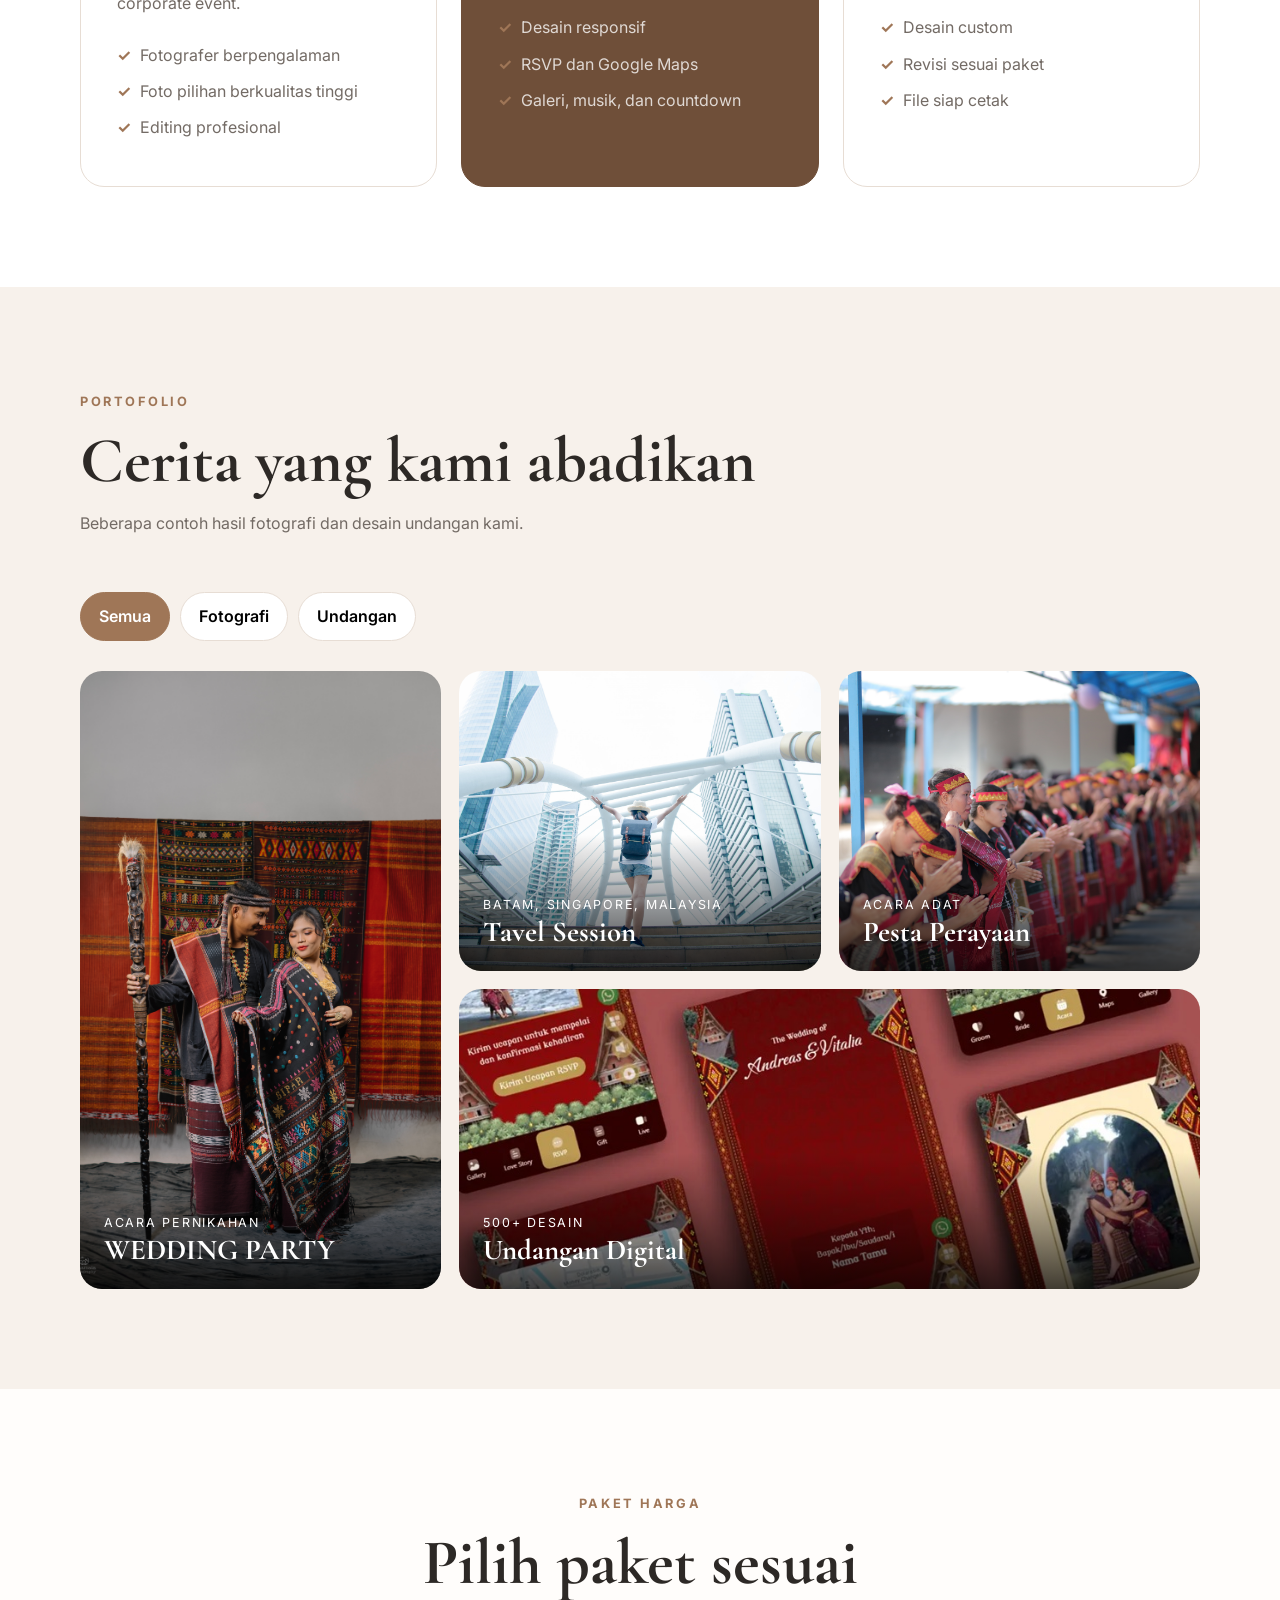
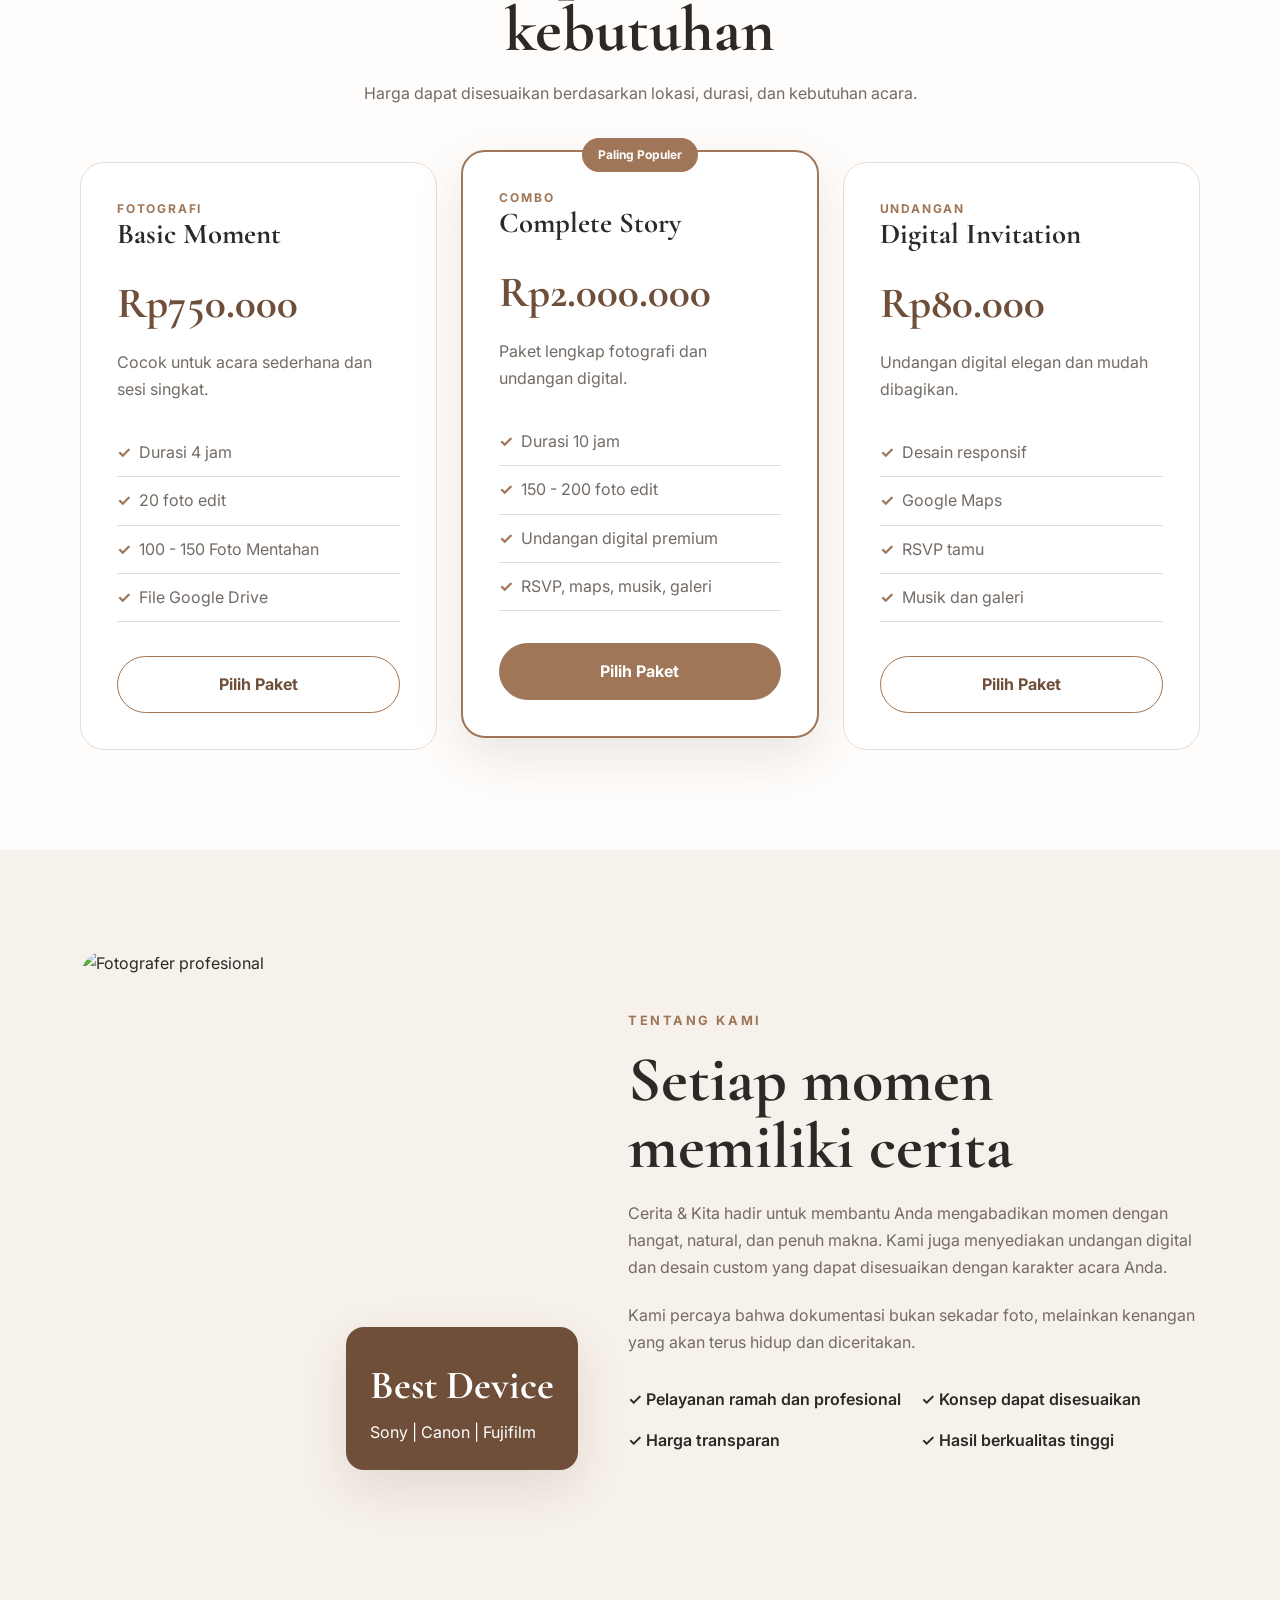
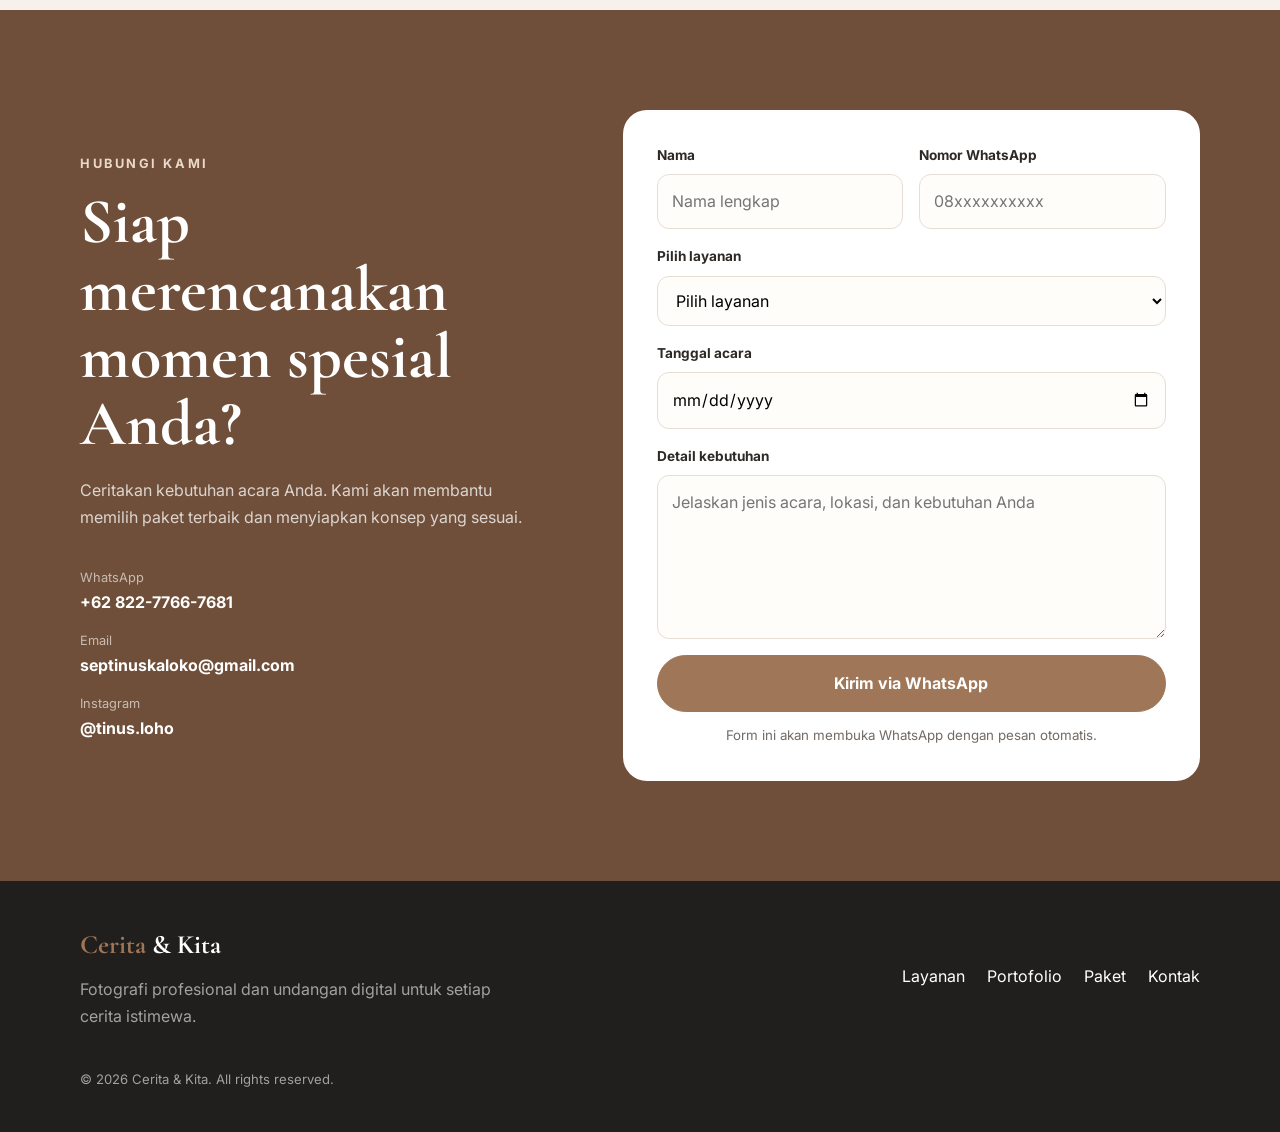
==== commit c4457d11: "Remove invitation section and fix image filename Removed invitation article and updated image filena" ====
--- a/index.html
+++ b/index.html
@@ -157,14 +157,9 @@
             </div>
           </article>
 
-          <article class="portfolio-item" data-category="invitation">
-            <div class="invitation-preview invitation-one">
-              <button></button>
-            </div>
-          </article>
-
+         
           <article class="portfolio-item" data-category="photo">
-            <img src="liburan.jpg" alt="Prewedding photography" />
+            <img src="Liburan.jpg" alt="Prewedding photography" />
             <div class="portfolio-overlay">
               <span>Batam, Singapore, Malaysia</span>
               <h3>Tavel Session</h3>
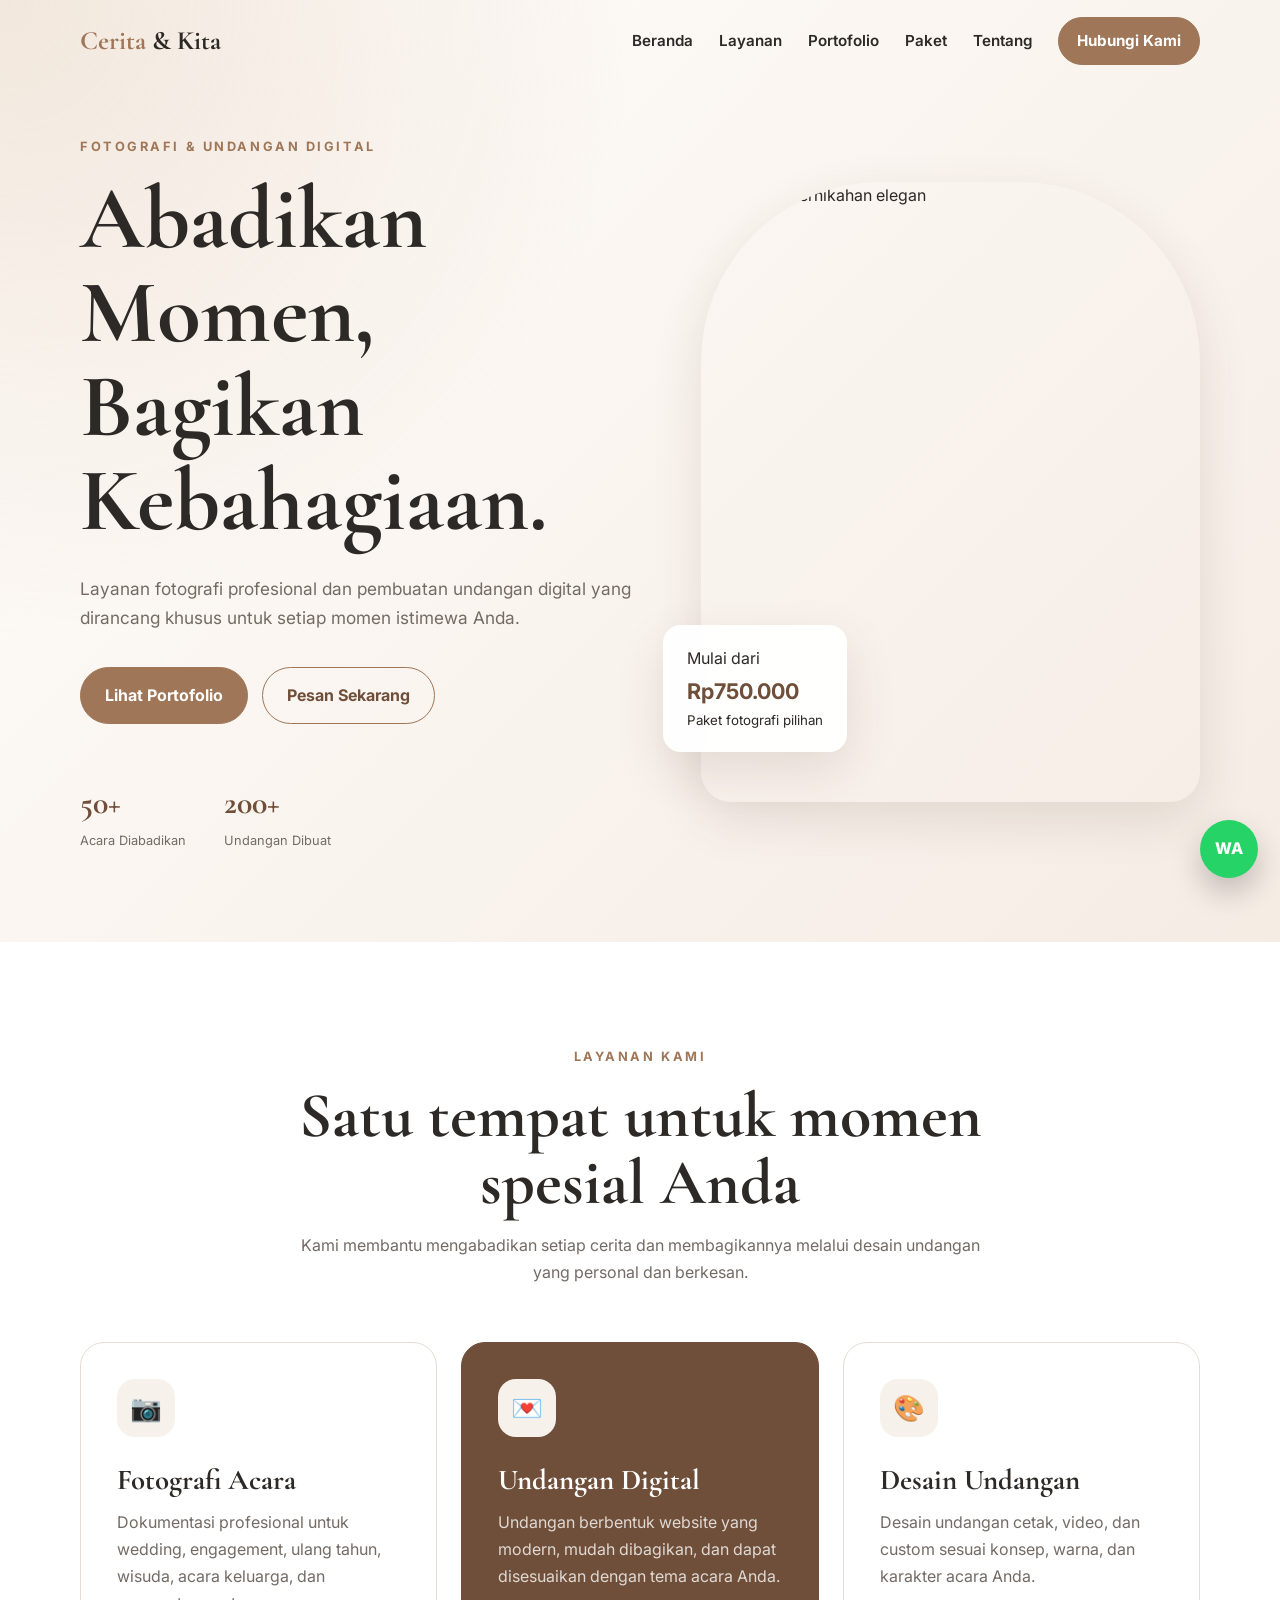
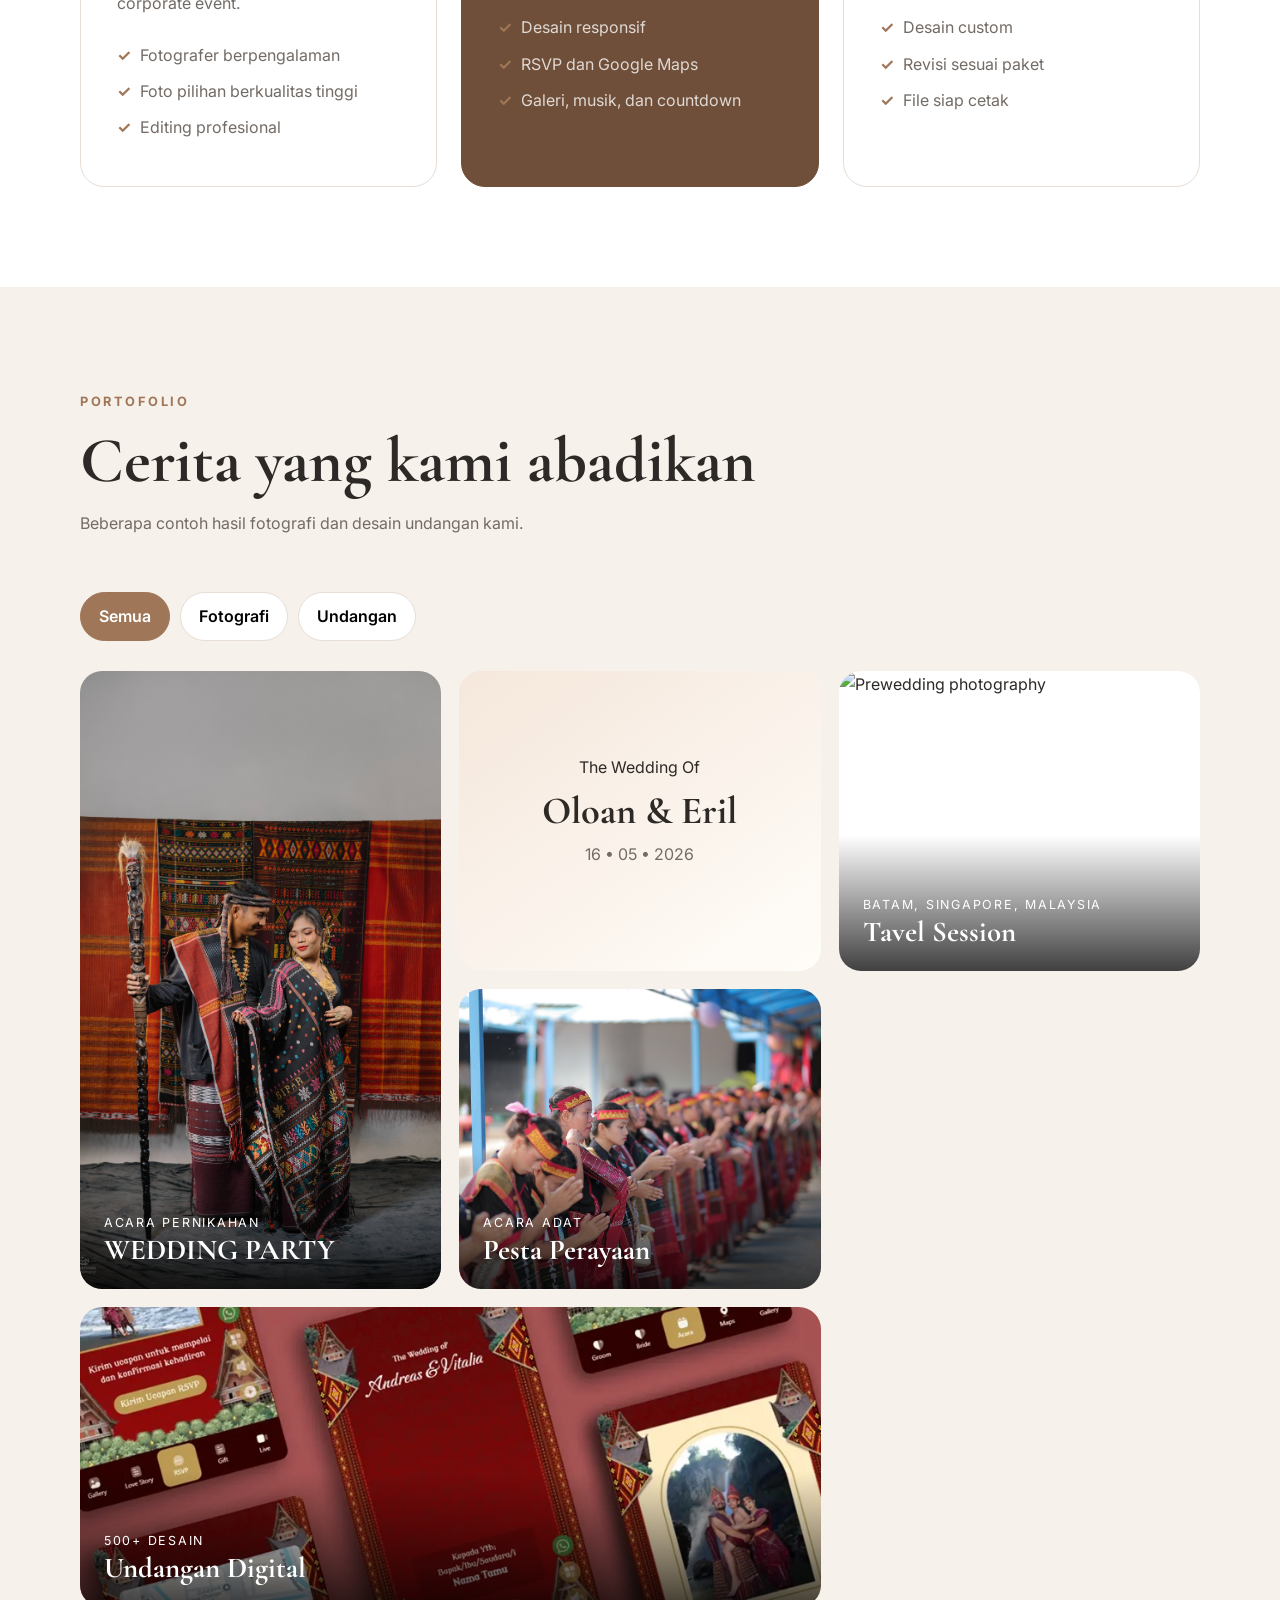
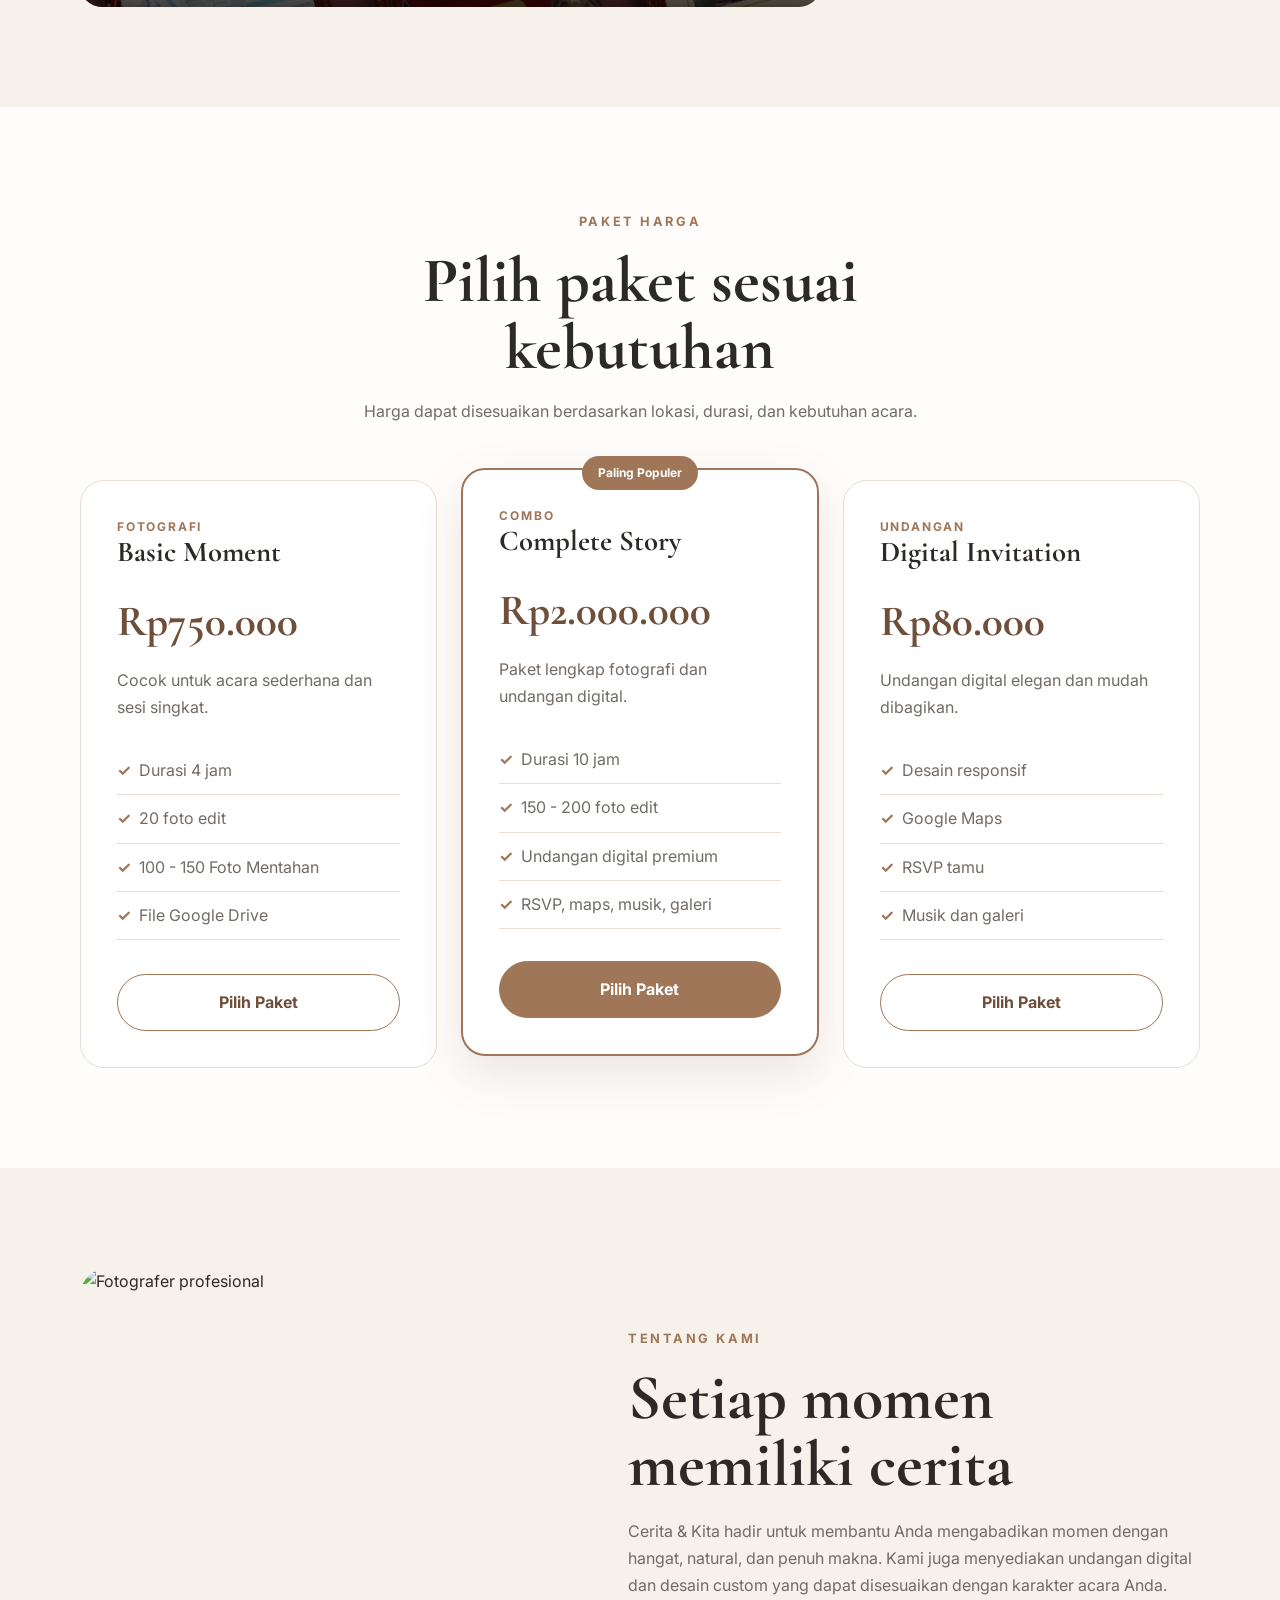
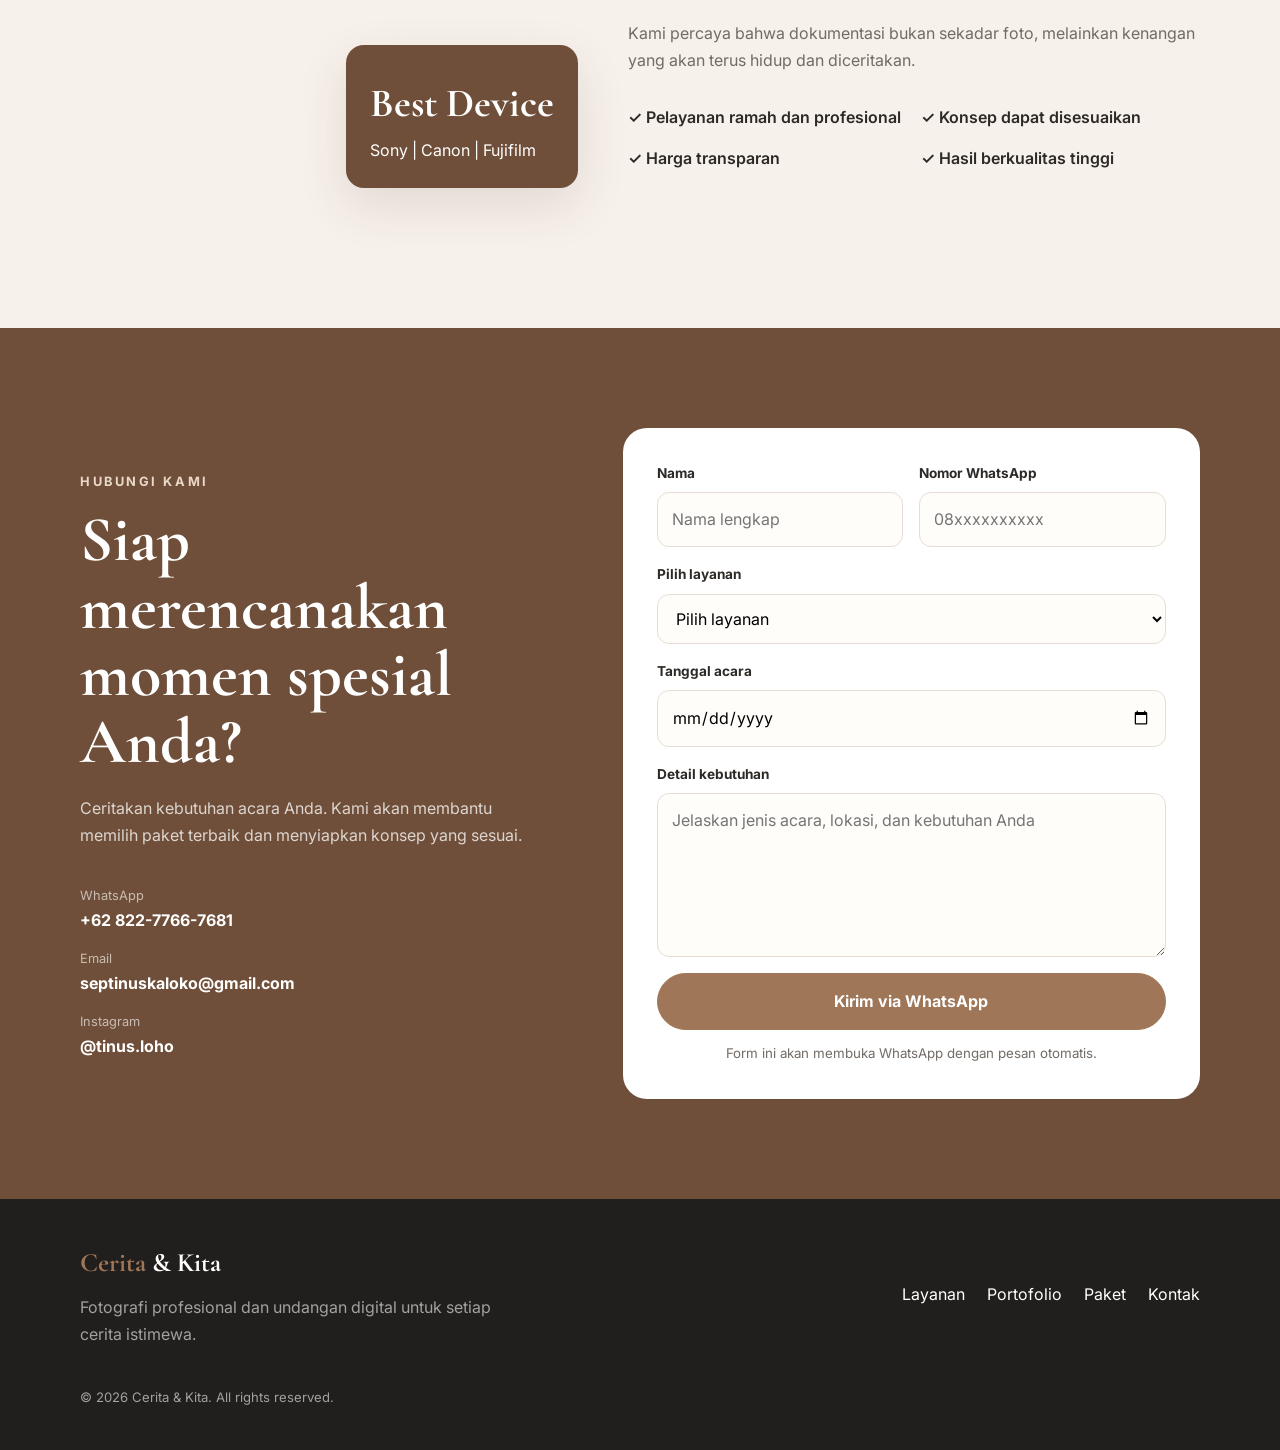
==== commit 9f71922c: "Add files via upload" ====
--- a/index.html
+++ b/index.html
@@ -157,23 +157,29 @@
             </div>
           </article>
 
-         
+          <article class="portfolio-item" data-category="invitation">
+            <div class="invitation-preview invitation-one">
+              <span>The Wedding Of</span>
+              <h3>Oloan & Eril</h3>
+              <p>16 • 05 • 2026</p>
+              <button></button>
+            </div>
+          </article>
+
           <article class="portfolio-item" data-category="photo">
-            <img src="Liburan.jpg" alt="Prewedding photography" />
+            <img src="liburan.jpg" alt="Prewedding photography" />
             <div class="portfolio-overlay">
               <span>Batam, Singapore, Malaysia</span>
               <h3>Tavel Session</h3>
             </div>
           </article>
-
-          <article class="portfolio-item" data-category="invitation">
-            <img src="Musisabe_603.JPG" alt="Acara adat" />
+          <a href="gallery-musisabe.html" class="portfolio-item" data-category="photo" aria-label="Buka galeri HUT MUSISABE ke-37">
+            <img src="Musisabe_603.JPG" alt="Acara adat HUT MUSISABE ke-37" />
             <div class="portfolio-overlay">
               <span>Acara Adat</span>
-              <h3>Pesta Perayaan</h3>              
-              
-            </div>
-          </article>
+              <h3>Pesta Perayaan</h3>
+            </div>
+          </a>
 
           <article class="portfolio-item wide" data-category="photo">
             <img src="Undangan digital.jpg" alt="Elegant wedding reception" />
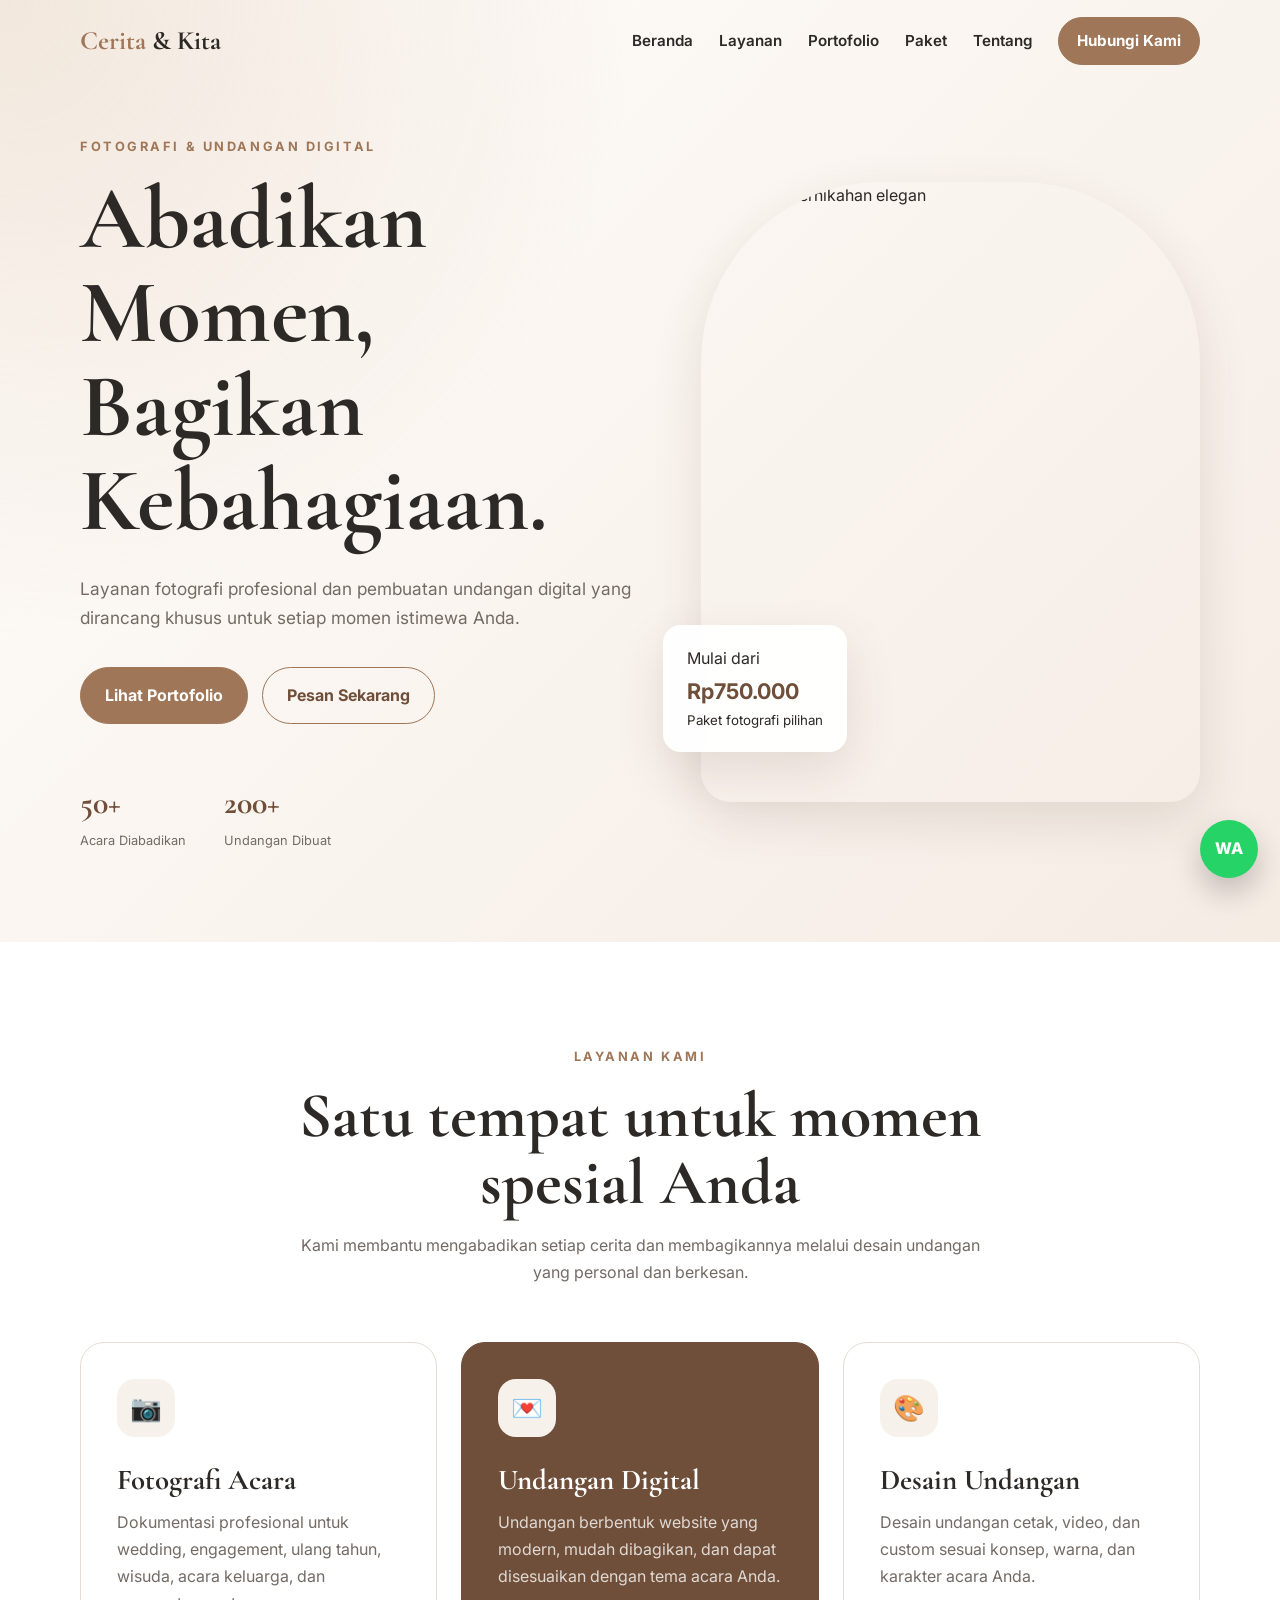
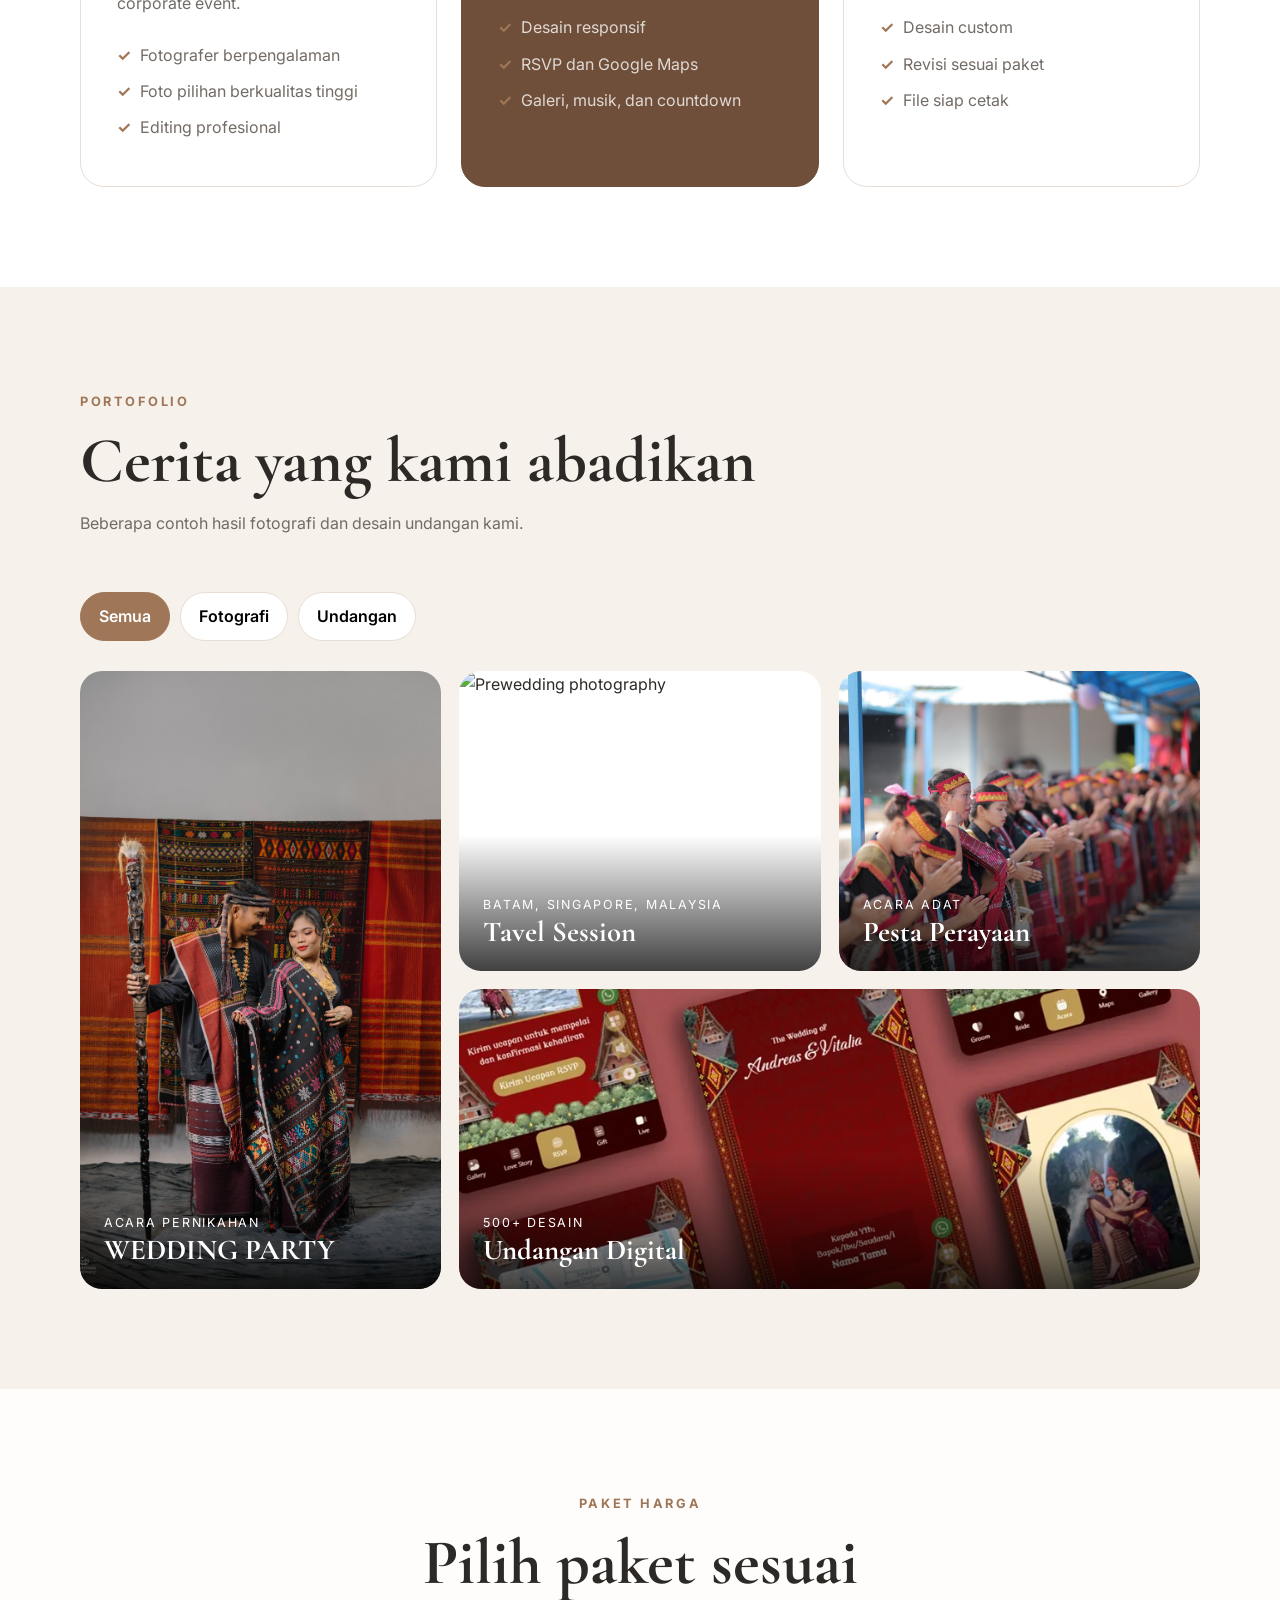
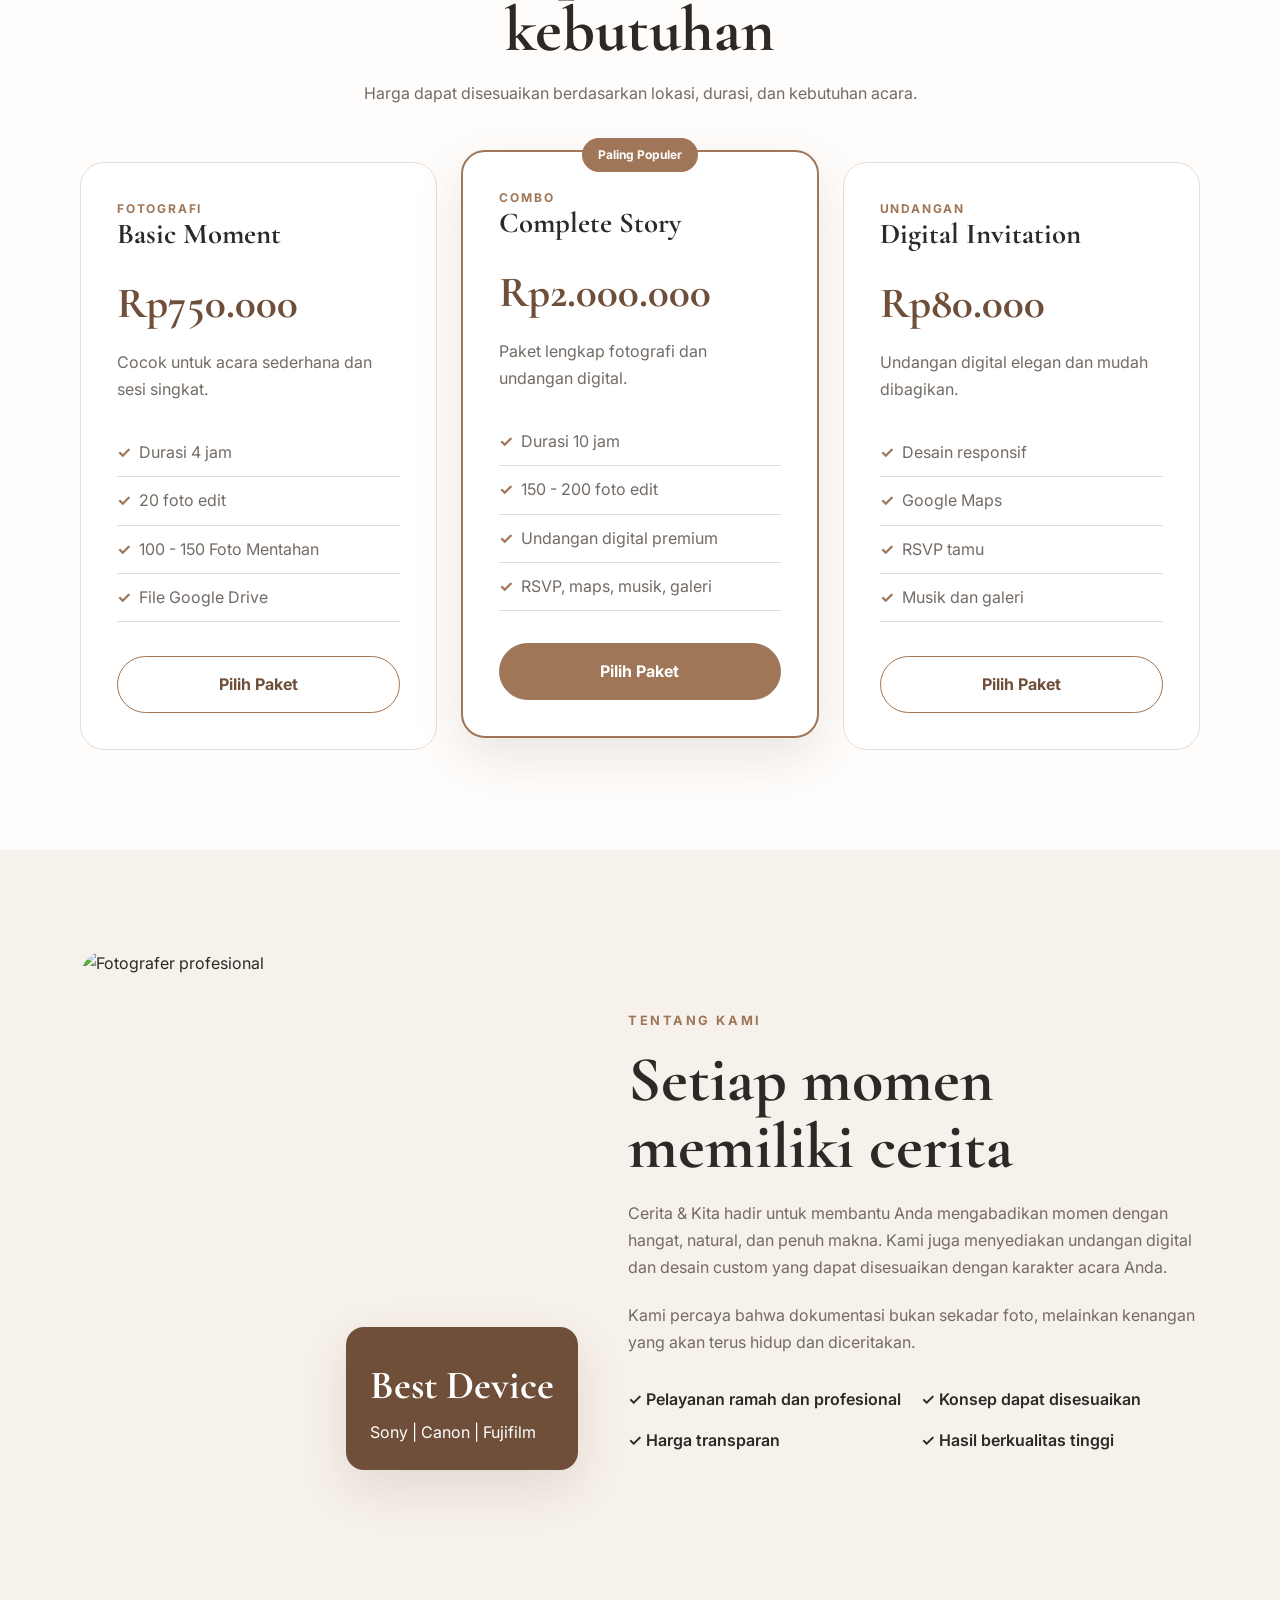
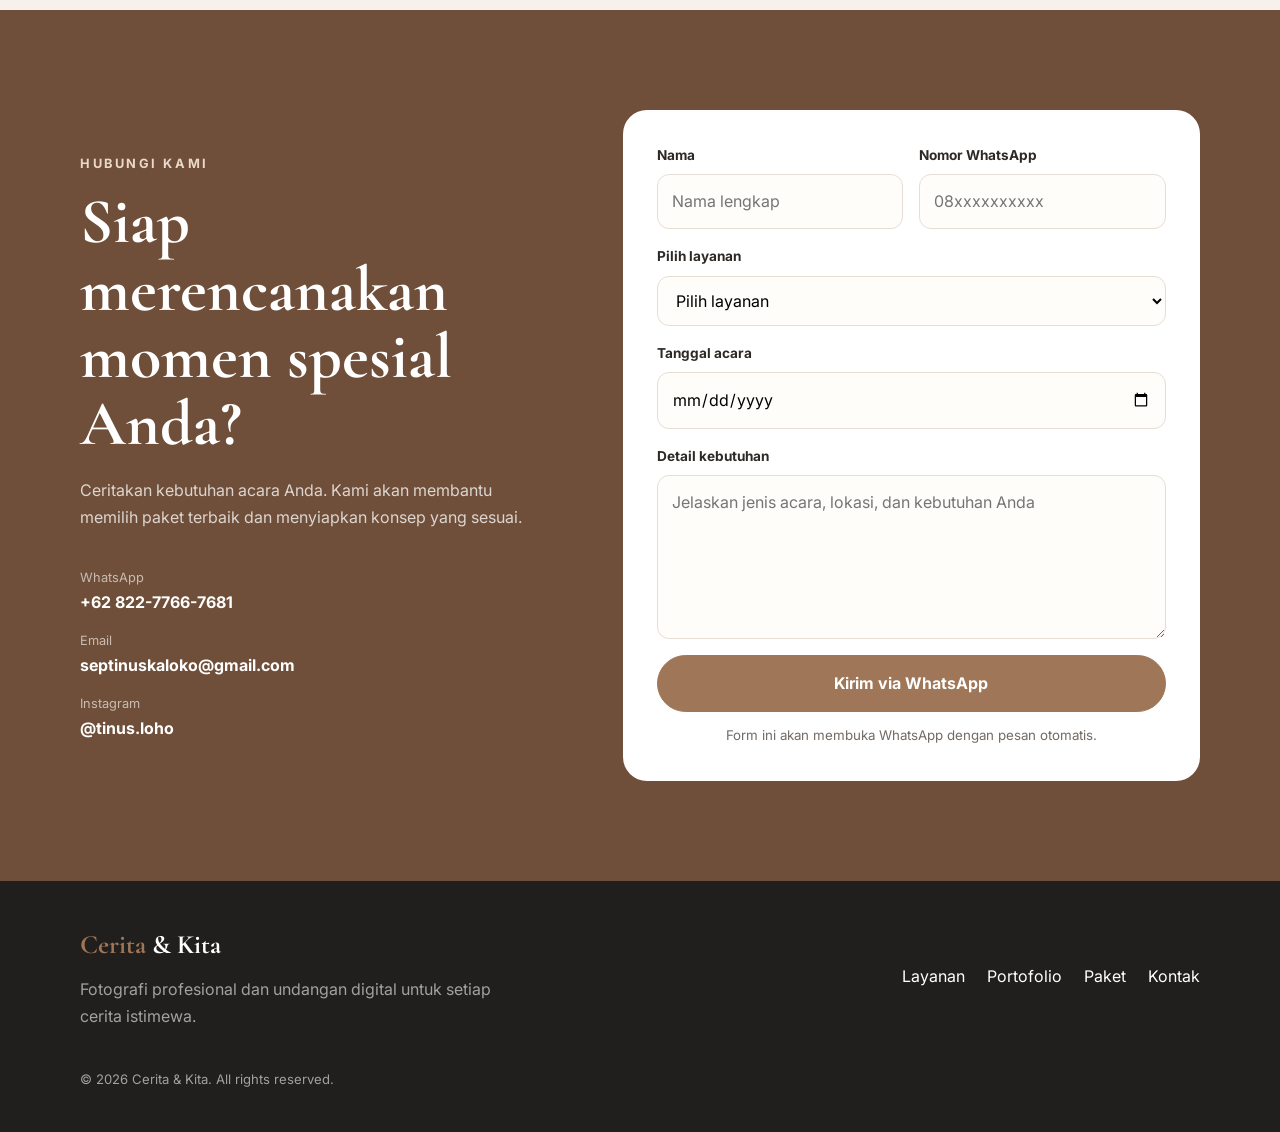
==== commit 430eb027: "Remove wedding invitation article from index.html Removed invitation article from the portfolio sect" ====
--- a/index.html
+++ b/index.html
@@ -157,15 +157,7 @@
             </div>
           </article>
 
-          <article class="portfolio-item" data-category="invitation">
-            <div class="invitation-preview invitation-one">
-              <span>The Wedding Of</span>
-              <h3>Oloan & Eril</h3>
-              <p>16 • 05 • 2026</p>
-              <button></button>
-            </div>
-          </article>
-
+          
           <article class="portfolio-item" data-category="photo">
             <img src="liburan.jpg" alt="Prewedding photography" />
             <div class="portfolio-overlay">
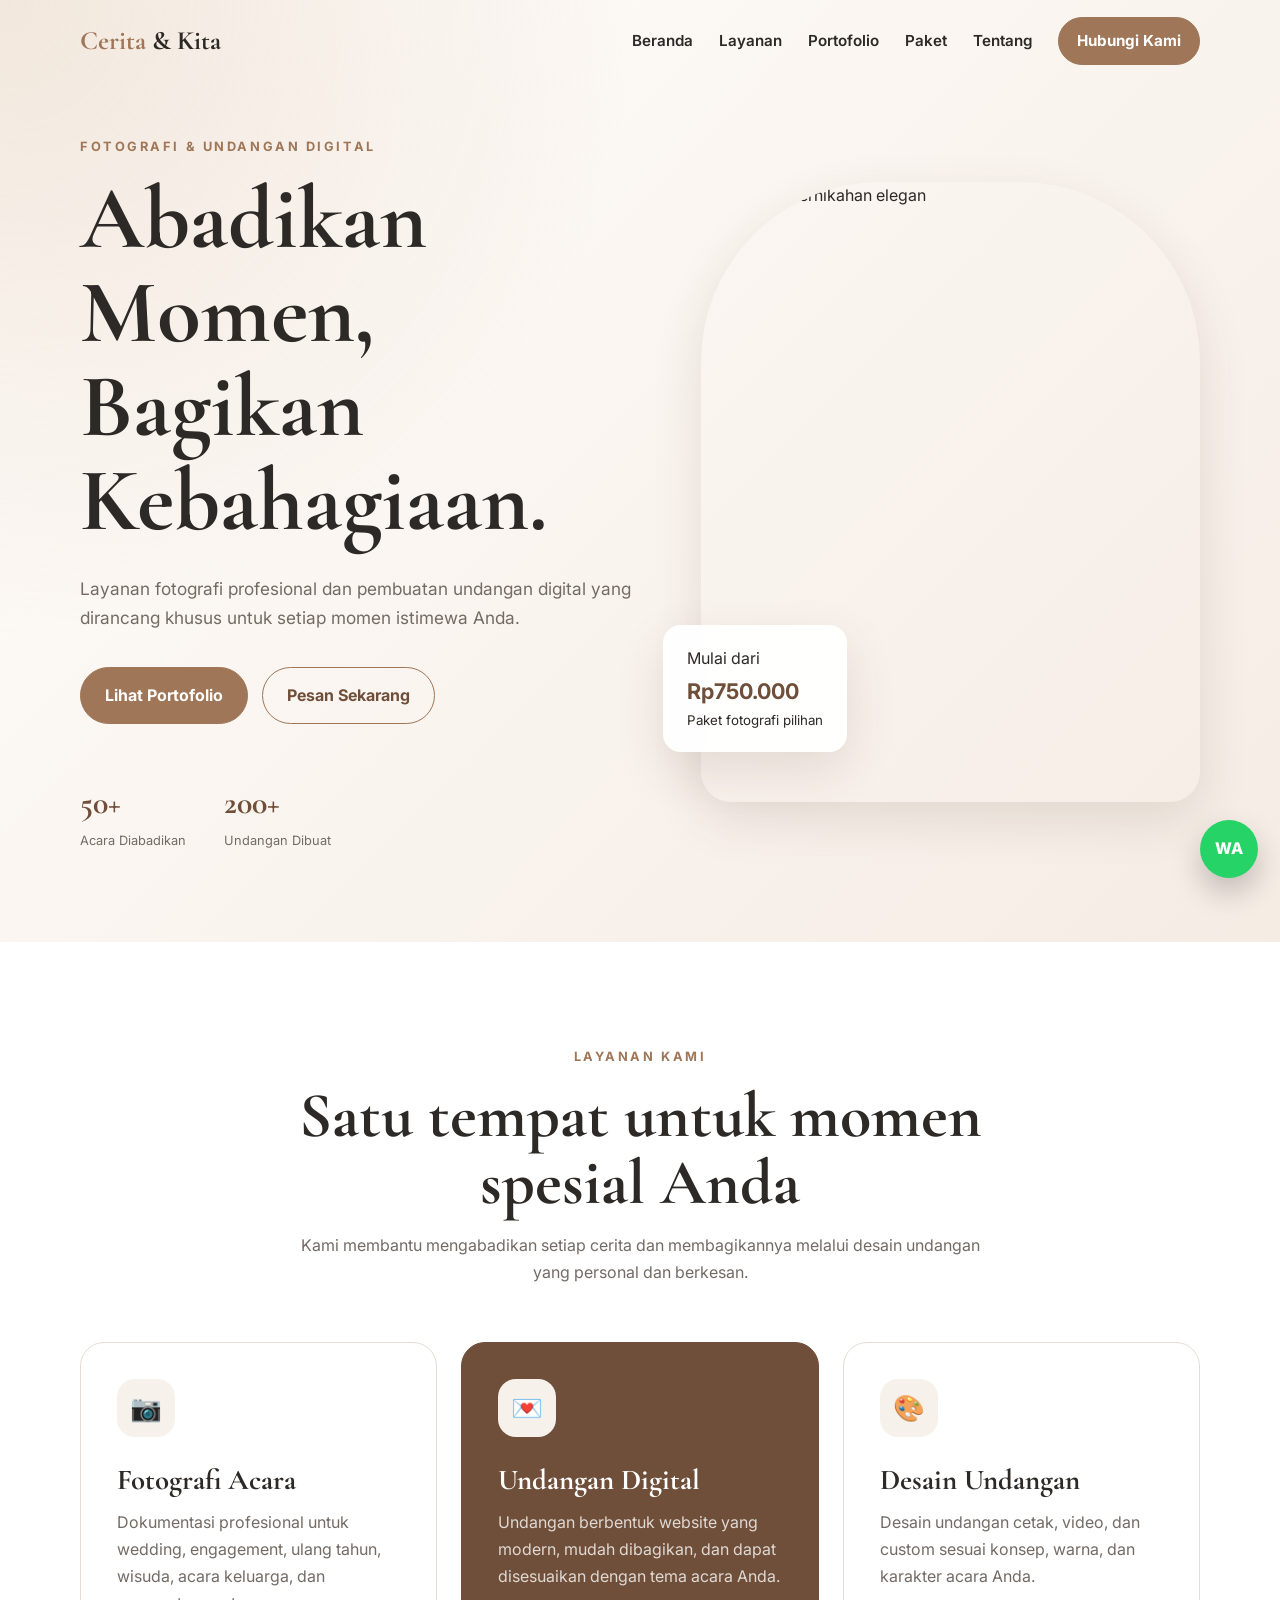
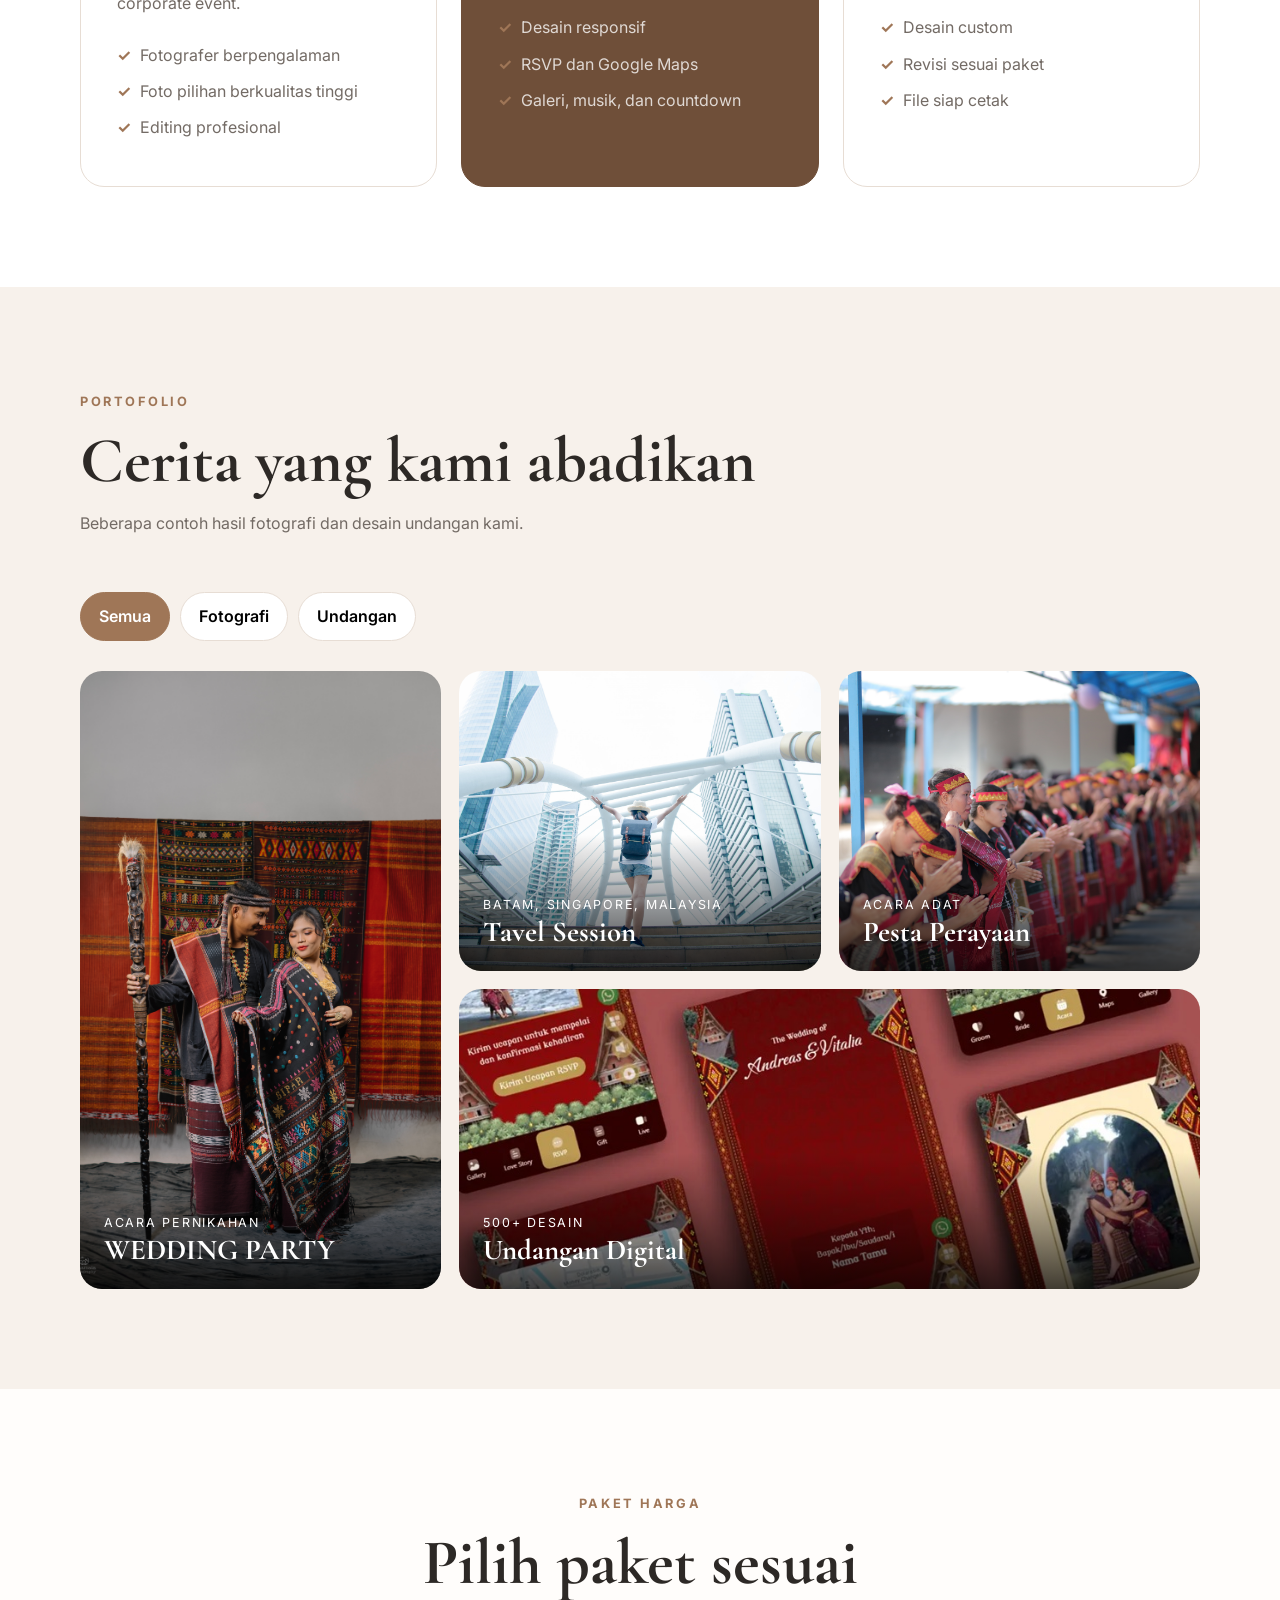
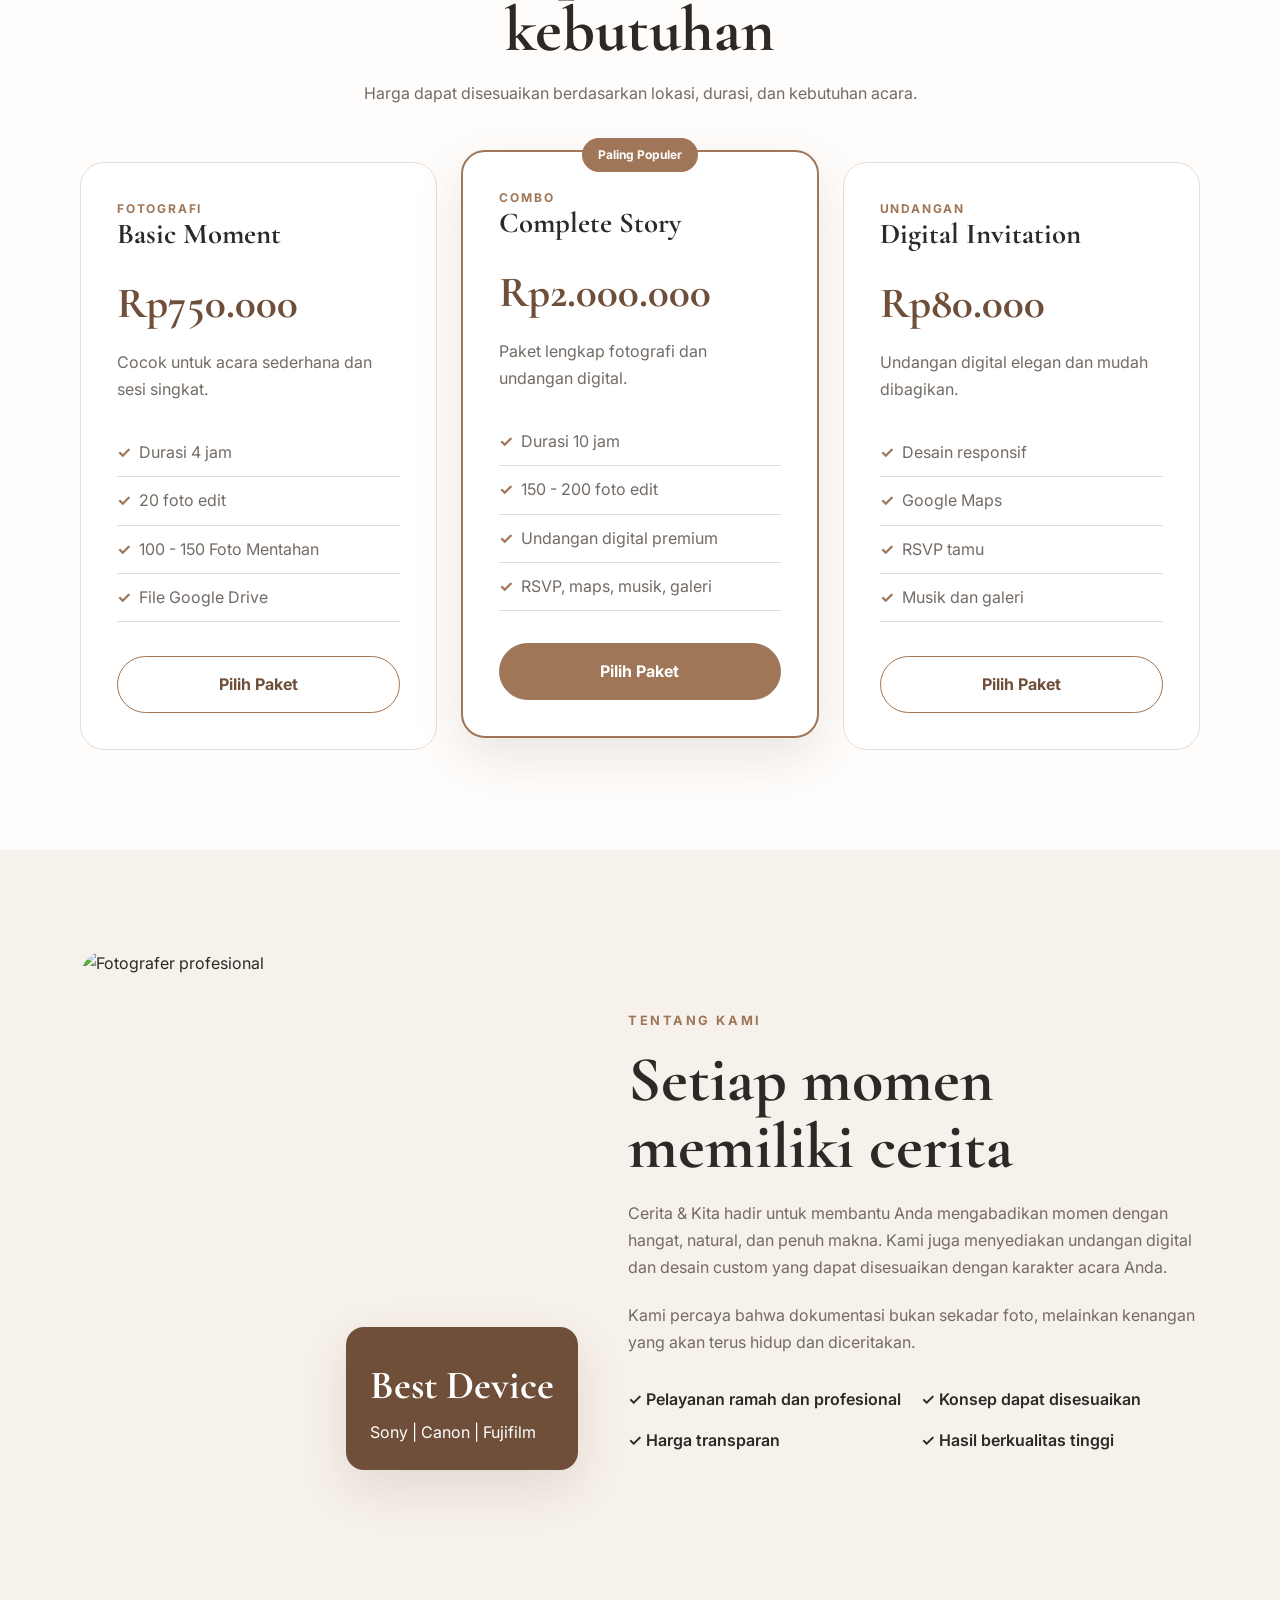
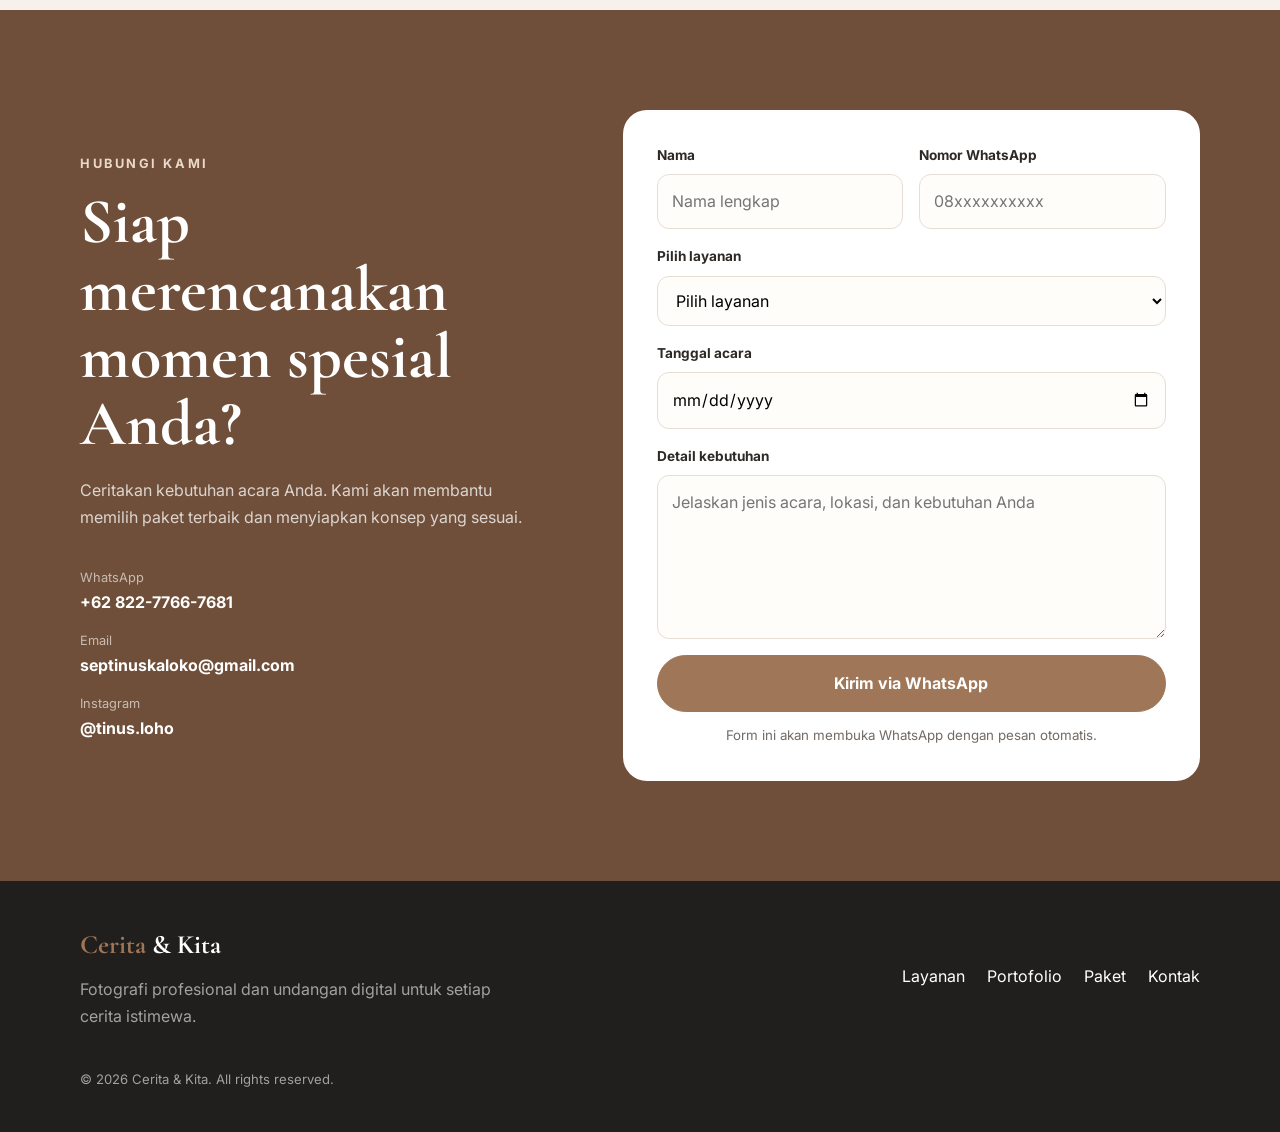
==== commit 028bceb1: "Update index.html" ====
--- a/index.html
+++ b/index.html
@@ -159,7 +159,7 @@
 
           
           <article class="portfolio-item" data-category="photo">
-            <img src="liburan.jpg" alt="Prewedding photography" />
+            <img src="Liburan.jpg" alt="Prewedding photography" />
             <div class="portfolio-overlay">
               <span>Batam, Singapore, Malaysia</span>
               <h3>Tavel Session</h3>
